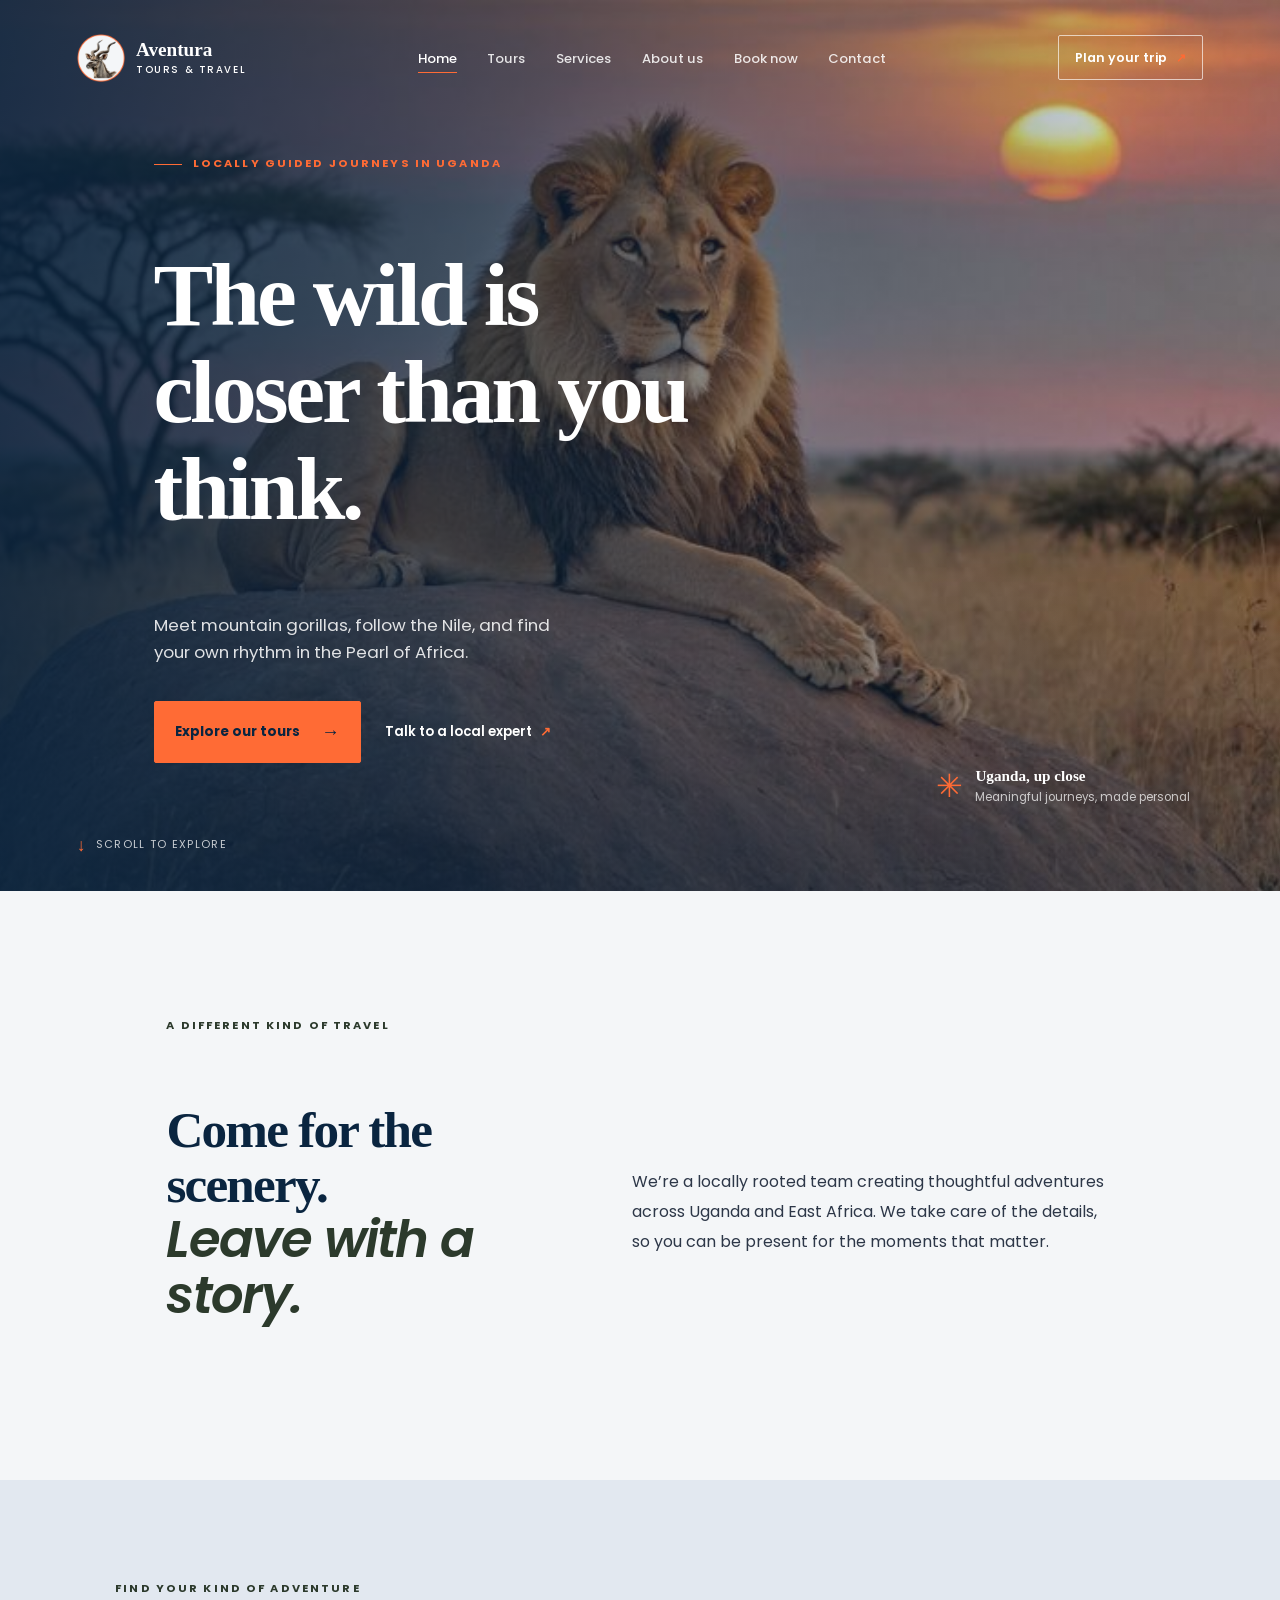
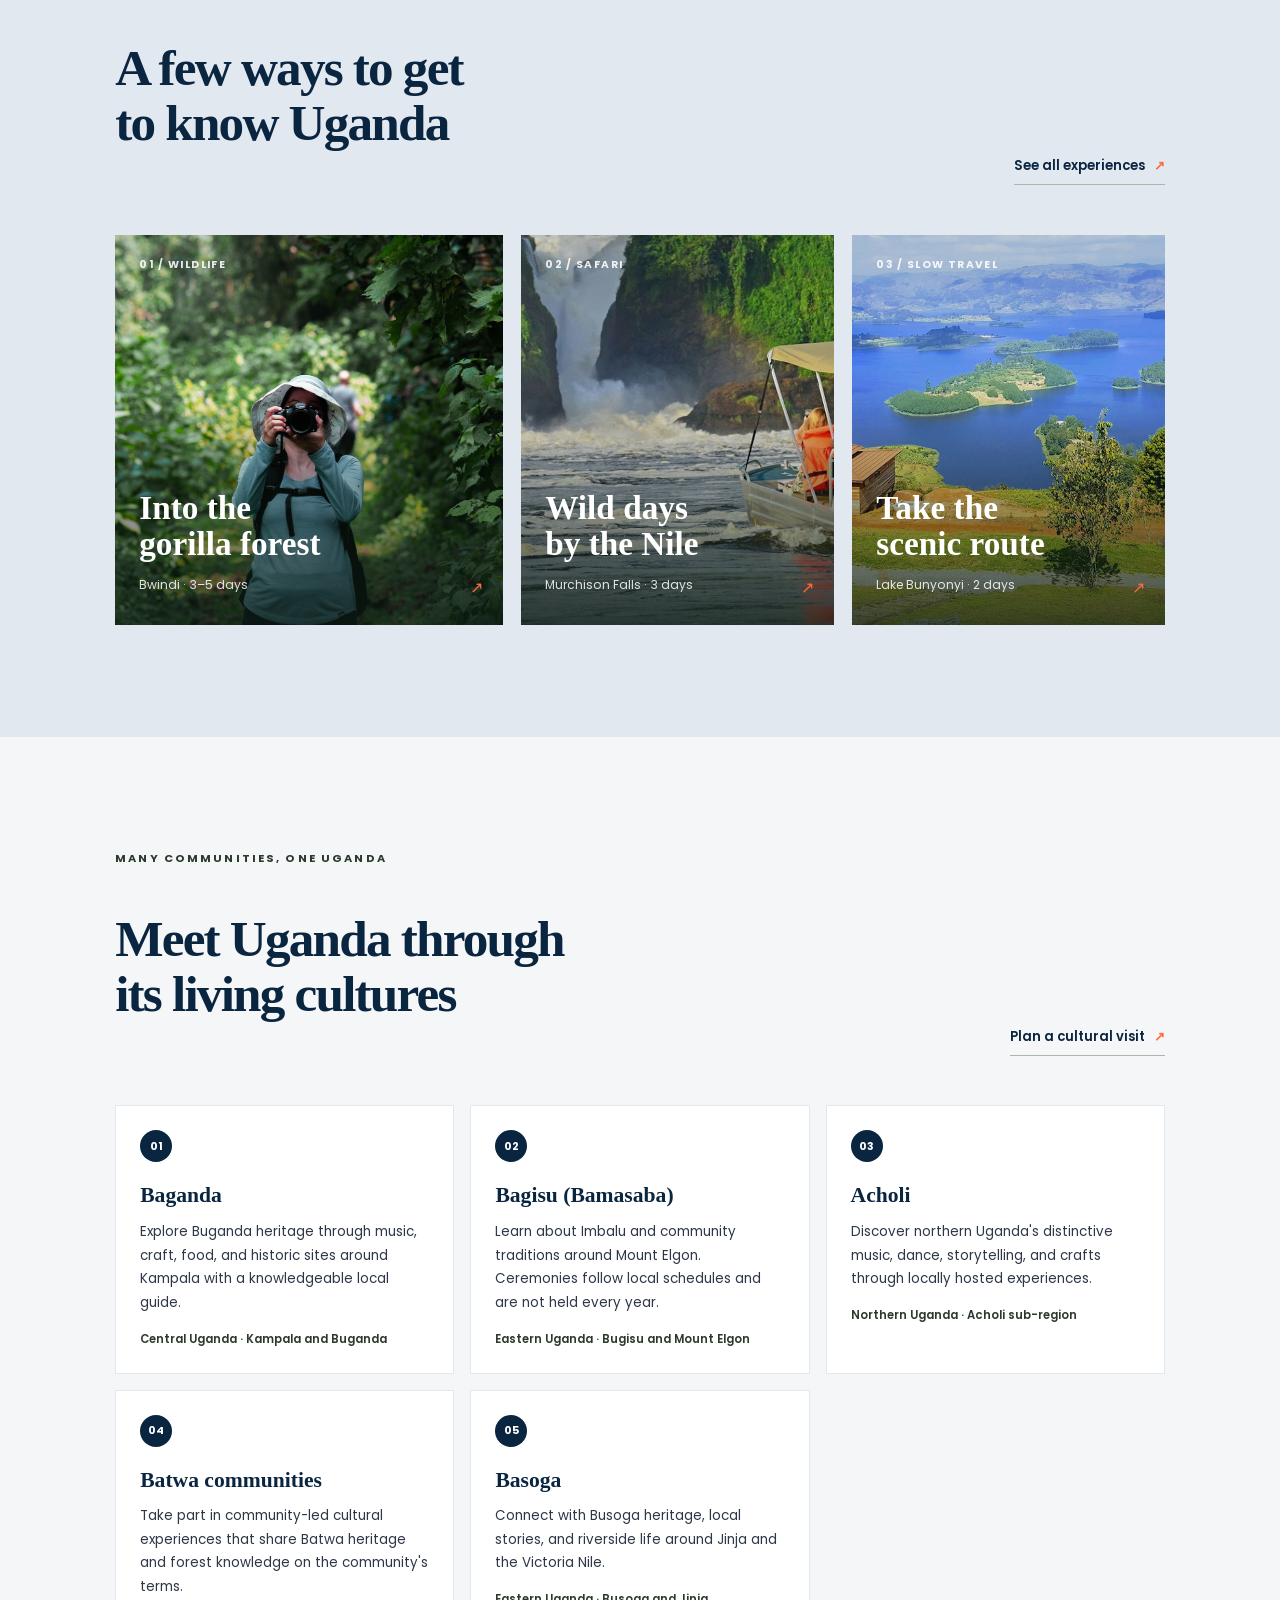
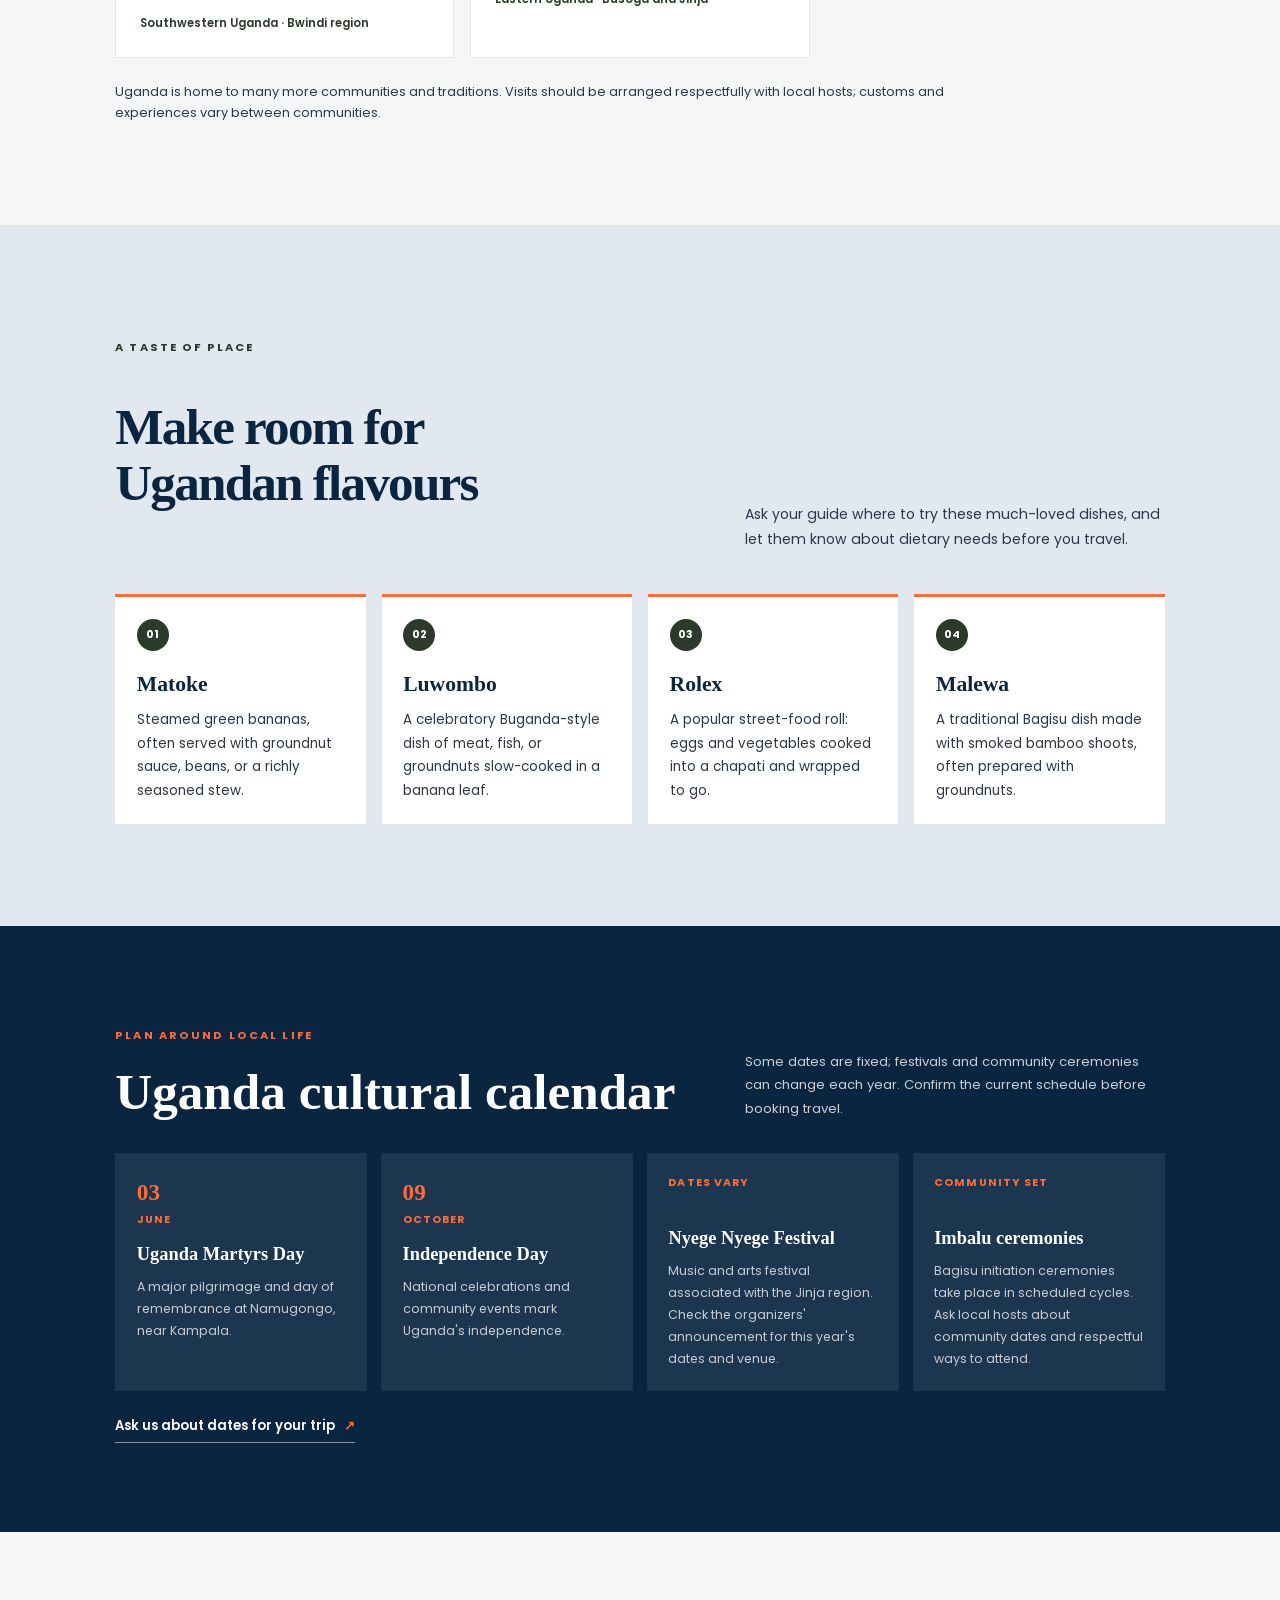
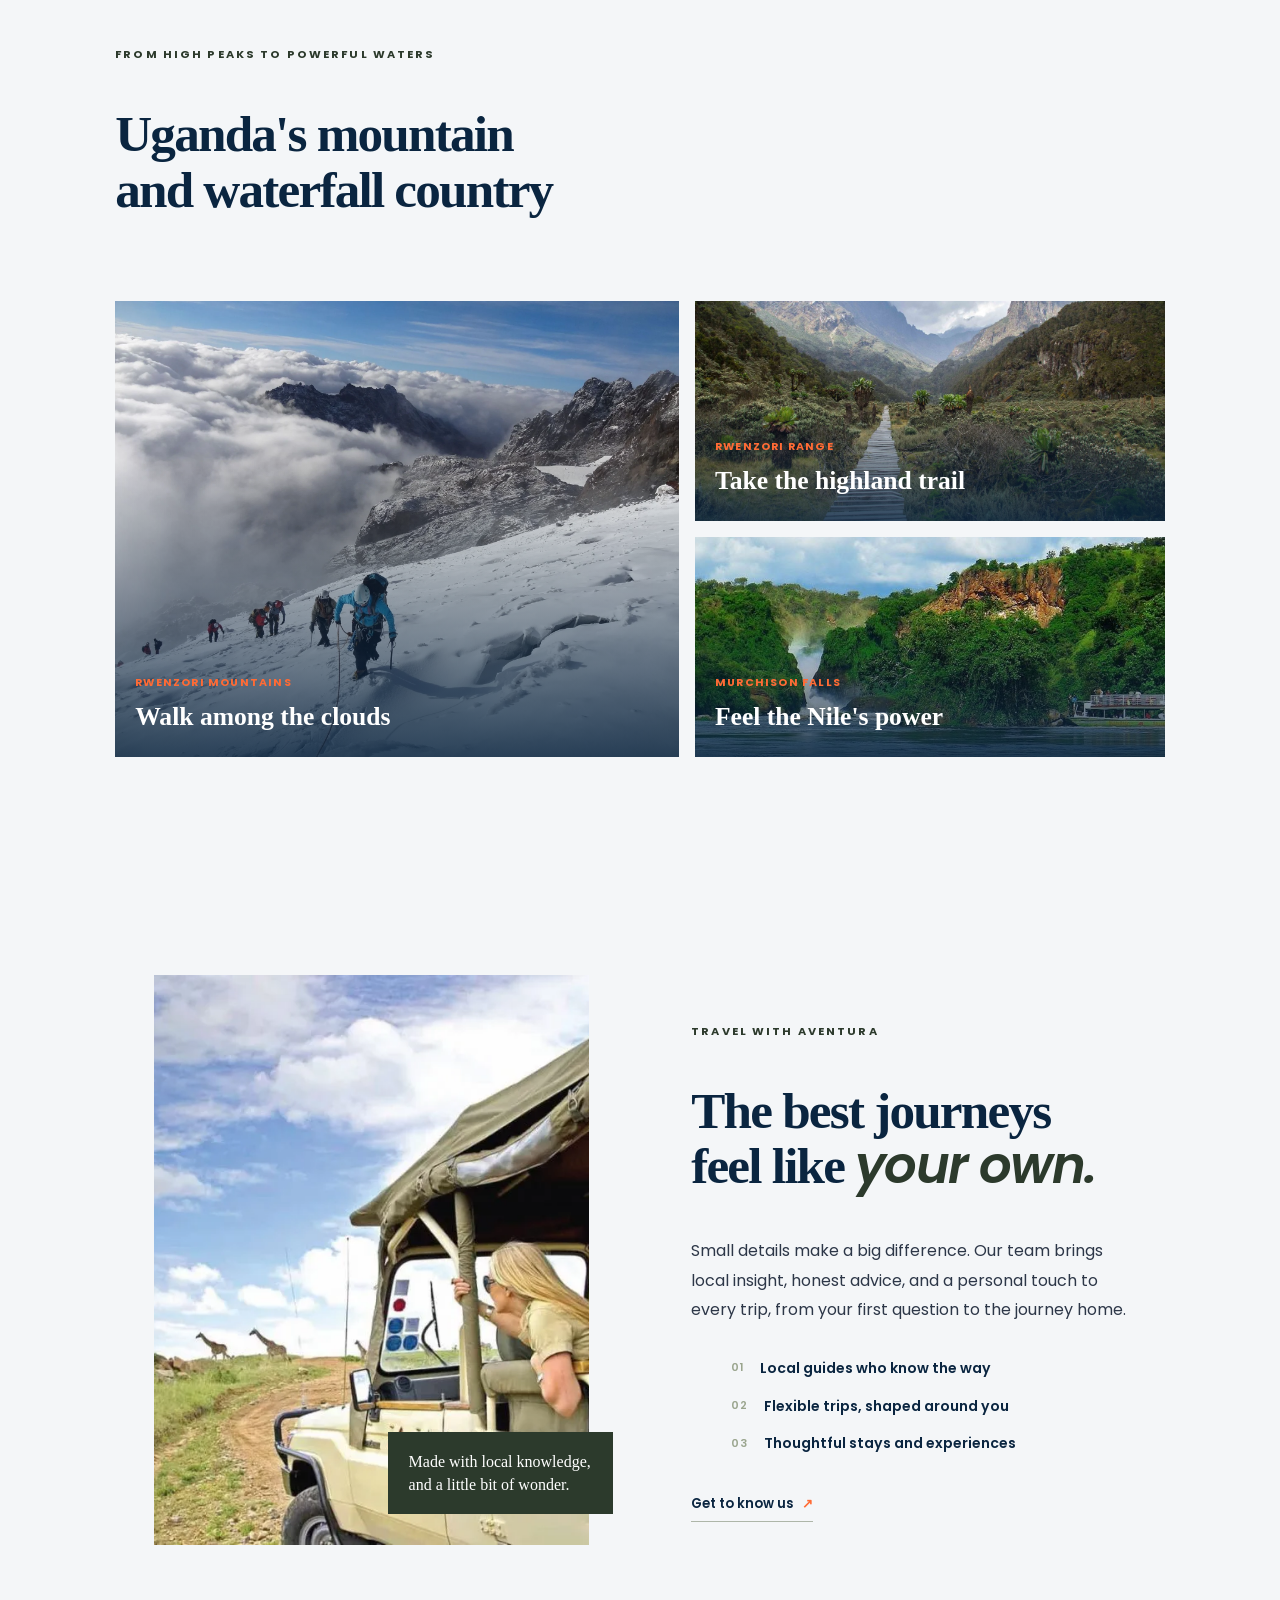
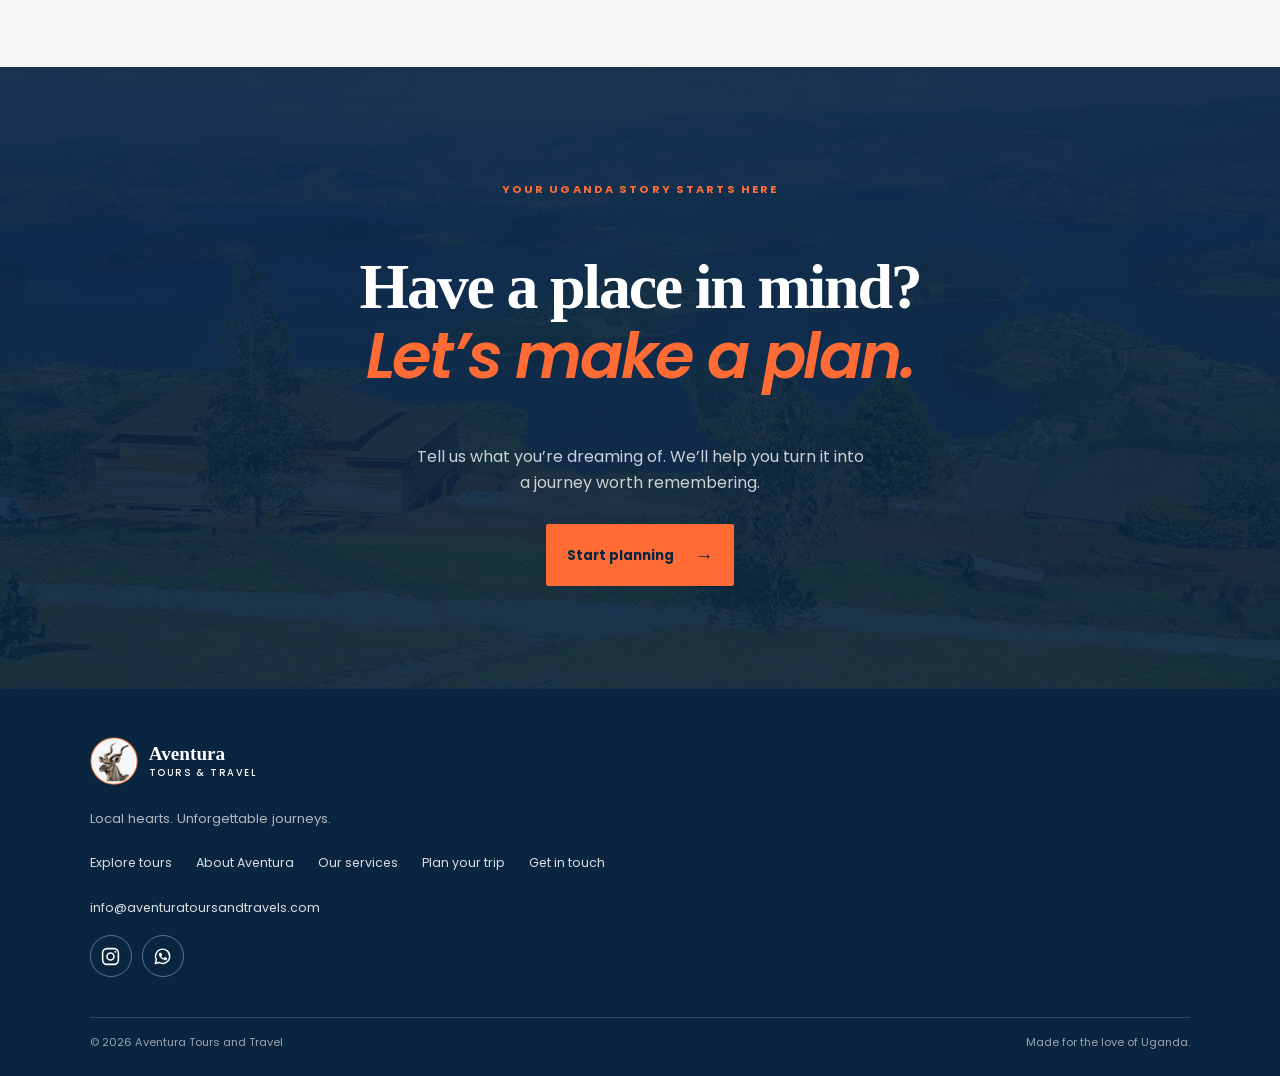
==== index.html @ 7158a583 "Add Aventura Tours and Travel website Co-authored-by: Copilot <223556219+Copilot@users.noreply.githu" ====
<!DOCTYPE html>
<html lang="en">
<head>
  <meta charset="UTF-8" />
  <meta name="viewport" content="width=device-width, initial-scale=1.0" />
  <meta name="description" content="Discover Uganda with Aventura Tours and Travel. Explore gorilla trekking, wildlife safaris, the Nile, and tailor-made East African adventures." />
  <title>Aventura Tours and Travel | Discover Uganda Your Way</title>
  <meta name="theme-color" content="#0a2540" />
  <link rel="manifest" href="site.webmanifest" />
  <link rel="icon" href="favicon.ico" sizes="any" />
  <link rel="icon" href="assets/logo/favicon.png" type="image/png" sizes="512x512" />
  <link rel="apple-touch-icon" href="assets/logo/favicon.png" />
  <link rel="preconnect" href="https://fonts.googleapis.com" />
  <link rel="preconnect" href="https://fonts.gstatic.com" crossorigin />
<link rel="stylesheet" href="assets/css/main.css" />
  <link href="https://fonts.googleapis.com/css2?family=Poppins:wght@400;500;600;700&display=swap" rel="stylesheet" />
  <script src="assets/js/main.js" defer></script>
</head>
<body class="home-page">
  <site-header active="home"></site-header>

  <main>
    <section class="home-hero" aria-labelledby="hero-title">
      <div class="hero-copy">
        <p class="eyebrow"><span></span> Locally guided journeys in Uganda</p>
        <h1 id="hero-title">The wild is<br />closer than you think.</h1>
        <p class="hero-intro">Meet mountain gorillas, follow the Nile, and find your own rhythm in the Pearl of Africa.</p>
        <div class="hero-actions">
          <a class="home-button" href="pages/tours.html">Explore our tours <span aria-hidden="true">→</span></a>
          <a class="hero-text-link" href="pages/contact.html">Talk to a local expert <span aria-hidden="true">↗</span></a>
        </div>
      </div>
      <div class="hero-caption">
        <span class="caption-mark" aria-hidden="true">✳</span>
        <span><strong>Uganda, up close</strong><small>Meaningful journeys, made personal</small></span>
      </div>
      <a class="scroll-cue" href="#experiences"><span aria-hidden="true">↓</span> Scroll to explore</a>
    </section>

    <section class="home-intro" aria-label="Welcome to Aventura">
      <p class="eyebrow">A different kind of travel</p>
      <h2>Come for the scenery.<br /><em>Leave with a story.</em></h2>
      <p>We’re a locally rooted team creating thoughtful adventures across Uganda and East Africa. We take care of the details, so you can be present for the moments that matter.</p>
    </section>

    <section class="experience-section" id="experiences" aria-labelledby="experiences-title">
      <div class="section-heading">
        <div>
          <p class="eyebrow">Find your kind of adventure</p>
          <h2 id="experiences-title">A few ways to get<br />to know Uganda</h2>
        </div>
        <a class="underlined-link" href="pages/tours.html">See all experiences <span aria-hidden="true">↗</span></a>
      </div>
      <div class="experience-grid">
        <a class="experience-card experience-card-large" href="pages/tours.html">
          <img src="assets/images/tours/Bwindi-Impenetrable-National-Park-Gorilla-Trekking-Bwindi.jpg" alt="Lush rainforest in Bwindi Impenetrable National Park" />
          <span class="card-number">01 / WILDLIFE</span>
          <span class="card-copy"><strong>Into the<br />gorilla forest</strong><small>Bwindi · 3–5 days <span aria-hidden="true">↗</span></small></span>
        </a>
        <a class="experience-card" href="pages/tours.html">
          <img src="assets/images/tours/murchison-falls-header.jpg" alt="The Nile River flowing through Murchison Falls" />
          <span class="card-number">02 / SAFARI</span>
          <span class="card-copy"><strong>Wild days<br />by the Nile</strong><small>Murchison Falls · 3 days <span aria-hidden="true">↗</span></small></span>
        </a>
        <a class="experience-card" href="pages/tours.html">
          <img src="assets/images/tours/Lake-Bunyonyi-Uganda.jpg" alt="Peaceful Lake Bunyonyi surrounded by green hills" />
          <span class="card-number">03 / SLOW TRAVEL</span>
          <span class="card-copy"><strong>Take the<br />scenic route</strong><small>Lake Bunyonyi · 2 days <span aria-hidden="true">↗</span></small></span>
        </a>
      </div>
    </section>

    <section class="culture-section" aria-labelledby="culture-title">
      <div class="section-heading">
        <div>
          <p class="eyebrow">Many communities, one Uganda</p>
          <h2 id="culture-title">Meet Uganda through<br />its living cultures</h2>
        </div>
        <a class="underlined-link" href="pages/contact.html">Plan a cultural visit <span aria-hidden="true">↗</span></a>
      </div>
      <div class="culture-grid">
        <article class="culture-card">
          <span class="culture-card-number" aria-hidden="true">01</span>
          <h3>Baganda</h3>
          <p>Explore Buganda heritage through music, craft, food, and historic sites around Kampala with a knowledgeable local guide.</p>
          <p class="culture-location">Central Uganda · Kampala and Buganda</p>
        </article>
        <article class="culture-card">
          <span class="culture-card-number" aria-hidden="true">02</span>
          <h3>Bagisu (Bamasaba)</h3>
          <p>Learn about Imbalu and community traditions around Mount Elgon. Ceremonies follow local schedules and are not held every year.</p>
          <p class="culture-location">Eastern Uganda · Bugisu and Mount Elgon</p>
        </article>
        <article class="culture-card">
          <span class="culture-card-number" aria-hidden="true">03</span>
          <h3>Acholi</h3>
          <p>Discover northern Uganda's distinctive music, dance, storytelling, and crafts through locally hosted experiences.</p>
          <p class="culture-location">Northern Uganda · Acholi sub-region</p>
        </article>
        <article class="culture-card">
          <span class="culture-card-number" aria-hidden="true">04</span>
          <h3>Batwa communities</h3>
          <p>Take part in community-led cultural experiences that share Batwa heritage and forest knowledge on the community's terms.</p>
          <p class="culture-location">Southwestern Uganda · Bwindi region</p>
        </article>
        <article class="culture-card">
          <span class="culture-card-number" aria-hidden="true">05</span>
          <h3>Basoga</h3>
          <p>Connect with Busoga heritage, local stories, and riverside life around Jinja and the Victoria Nile.</p>
          <p class="culture-location">Eastern Uganda · Busoga and Jinja</p>
        </article>
      </div>
      <p class="culture-note">Uganda is home to many more communities and traditions. Visits should be arranged respectfully with local hosts; customs and experiences vary between communities.</p>
    </section>

    <section class="food-section" aria-labelledby="food-title">
      <div class="section-heading">
        <div>
          <p class="eyebrow">A taste of place</p>
          <h2 id="food-title">Make room for<br />Ugandan flavours</h2>
        </div>
        <p class="food-intro">Ask your guide where to try these much-loved dishes, and let them know about dietary needs before you travel.</p>
      </div>
      <div class="food-grid">
        <article class="food-card">
          <span class="food-mark" aria-hidden="true">01</span>
          <h3>Matoke</h3>
          <p>Steamed green bananas, often served with groundnut sauce, beans, or a richly seasoned stew.</p>
        </article>
        <article class="food-card">
          <span class="food-mark" aria-hidden="true">02</span>
          <h3>Luwombo</h3>
          <p>A celebratory Buganda-style dish of meat, fish, or groundnuts slow-cooked in a banana leaf.</p>
        </article>
        <article class="food-card">
          <span class="food-mark" aria-hidden="true">03</span>
          <h3>Rolex</h3>
          <p>A popular street-food roll: eggs and vegetables cooked into a chapati and wrapped to go.</p>
        </article>
        <article class="food-card">
          <span class="food-mark" aria-hidden="true">04</span>
          <h3>Malewa</h3>
          <p>A traditional Bagisu dish made with smoked bamboo shoots, often prepared with groundnuts.</p>
        </article>
      </div>
    </section>

    <section class="culture-calendar-section" aria-labelledby="culture-calendar-title">
      <div class="calendar-heading">
        <div>
          <p class="eyebrow">Plan around local life</p>
          <h2 id="culture-calendar-title">Uganda cultural calendar</h2>
        </div>
        <p>Some dates are fixed; festivals and community ceremonies can change each year. Confirm the current schedule before booking travel.</p>
      </div>
      <div class="calendar-grid">
        <article class="calendar-card">
          <p class="calendar-date"><span>03</span> JUNE</p>
          <h3>Uganda Martyrs Day</h3>
          <p>A major pilgrimage and day of remembrance at Namugongo, near Kampala.</p>
        </article>
        <article class="calendar-card">
          <p class="calendar-date"><span>09</span> OCTOBER</p>
          <h3>Independence Day</h3>
          <p>National celebrations and community events mark Uganda's independence.</p>
        </article>
        <article class="calendar-card calendar-card-variable">
          <p class="calendar-date"><span>DATES VARY</span></p>
          <h3>Nyege Nyege Festival</h3>
          <p>Music and arts festival associated with the Jinja region. Check the organizers' announcement for this year's dates and venue.</p>
        </article>
        <article class="calendar-card calendar-card-variable">
          <p class="calendar-date"><span>COMMUNITY SET</span></p>
          <h3>Imbalu ceremonies</h3>
          <p>Bagisu initiation ceremonies take place in scheduled cycles. Ask local hosts about community dates and respectful ways to attend.</p>
        </article>
      </div>
      <a class="underlined-link calendar-contact-link" href="pages/contact.html">Ask us about dates for your trip <span aria-hidden="true">↗</span></a>
    </section>

    <section class="landscape-section" aria-labelledby="landscape-title">
      <div class="section-heading">
        <div>
          <p class="eyebrow">From high peaks to powerful waters</p>
          <h2 id="landscape-title">Uganda's mountain<br />and waterfall country</h2>
        </div>
      </div>
      <div class="landscape-grid">
        <article class="landscape-card landscape-card-large">
          <img src="assets/images/mounttain__of_the_moon.webp" alt="Snow-covered peaks of the Rwenzori Mountains, also known as the Mountains of the Moon" loading="lazy" />
          <div><p>Rwenzori Mountains</p><h3>Walk among the clouds</h3></div>
        </article>
        <article class="landscape-card">
          <img src="assets/images/rwenzori_walks.jpg" alt="A trail through the Rwenzori mountain landscape" loading="lazy" />
          <div><p>Rwenzori range</p><h3>Take the highland trail</h3></div>
        </article>
        <article class="landscape-card">
          <img src="assets/images/murchison-falls.jpg" alt="Water surging through the narrow gorge at Murchison Falls" loading="lazy" />
          <div><p>Murchison Falls</p><h3>Feel the Nile's power</h3></div>
        </article>
      </div>
    </section>

    <section class="home-values" aria-labelledby="values-title">
      <div class="values-image">
        <img src="assets/images/team/african-family-safari-in-uganda-1024x683.webp" alt="Travelers enjoying a guided safari in Uganda" />
        <span class="image-note">Made with local knowledge, and a little bit of wonder.</span>
      </div>
      <div class="values-copy">
        <p class="eyebrow">Travel with Aventura</p>
        <h2 id="values-title">The best journeys<br />feel like <em>your own.</em></h2>
        <p>Small details make a big difference. Our team brings local insight, honest advice, and a personal touch to every trip, from your first question to the journey home.</p>
        <ul>
          <li><span aria-hidden="true">01</span> Local guides who know the way</li>
          <li><span aria-hidden="true">02</span> Flexible trips, shaped around you</li>
          <li><span aria-hidden="true">03</span> Thoughtful stays and experiences</li>
        </ul>
        <a class="underlined-link" href="pages/about.html">Get to know us <span aria-hidden="true">↗</span></a>
      </div>
    </section>

    <section class="home-cta" aria-labelledby="cta-title">
      <p class="eyebrow">Your Uganda story starts here</p>
      <h2 id="cta-title">Have a place in mind?<br /><em>Let’s make a plan.</em></h2>
      <p>Tell us what you’re dreaming of. We’ll help you turn it into a journey worth remembering.</p>
      <a class="home-button home-button-light" href="pages/booking.html">Start planning <span aria-hidden="true">→</span></a>
    </section>
  </main>

  <site-footer></site-footer>
</body>
</html>
---- assets/css/main.css ----
:root {
  color-scheme: light;
  --color-primary-navy: #0a2540;
  --color-accent-sunset: #ff6b35;
  --color-accent-azure: #2563eb;
  --color-accent-forest: #2c3a2c;
  --color-bg-sand: #f4f6f8;
  --color-text-dark: #2d3748;
  --color-white: #ffffff;
  --color-border: #e2e8f0;
  --color-sunset-hover: #e85a26;
  --color-navy-hover: #123356;
  --color-ink: var(--color-primary-navy);
  --color-green: var(--color-accent-forest);
  --color-sage: var(--color-border);
  --color-paper: var(--color-bg-sand);
  --color-gold: var(--color-accent-sunset);
  --color-copy: var(--color-text-dark);
  --font-body: "Poppins", sans-serif;
  --font-heading: Georgia, serif;
}

*,
*::before,
*::after {
  box-sizing: border-box;
}

html {
  scroll-behavior: smooth;
}

body {
  margin: 0;
  background: var(--color-paper);
  color: var(--color-text-dark);
  font-family: var(--font-body);
  line-height: 1.6;
}

img {
  max-width: 100%;
}

a {
  color: inherit;
}

button,
input,
select,
textarea {
  font: inherit;
}

:focus-visible {
  outline: 2px solid var(--color-gold);
  outline-offset: 3px;
}

site-header,
site-footer {
  display: block;
}

.site-header {
  position: sticky;
  top: 0;
  z-index: 20;
  display: flex;
  min-height: 107px;
  align-items: center;
  justify-content: space-between;
  gap: 1.5rem;
  padding: 0.8rem clamp(1.2rem, 5vw, 5rem);
  background: var(--color-primary-navy);
  box-shadow: 0 3px 16px rgba(24, 53, 43, 0.12);
  color: white;
}

.site-brand {
  display: inline-flex;
  flex: 0 0 auto;
  align-items: center;
  gap: 0.7rem;
  color: inherit;
  font-family: var(--font-heading);
  font-size: 1.2rem;
  font-weight: 700;
  line-height: 1.1;
  text-decoration: none;
  white-space: nowrap;
}

.site-brand img {
  width: 3rem;
  height: 3rem;
  object-fit: contain;
}

.site-brand span {
  font-family: var(--font-heading);
}

.site-brand small {
  display: block;
  margin-top: 0.25rem;
  font-family: var(--font-body);
  font-size: 0.6rem;
  font-weight: 500;
  letter-spacing: 0.15em;
  text-transform: uppercase;
}

.site-nav ul {
  display: flex;
  align-items: center;
  gap: clamp(0.85rem, 2vw, 1.8rem);
  margin: 0;
  padding: 0;
  list-style: none;
}

.site-nav a,
.site-header-cta {
  color: rgba(255, 255, 255, 0.86);
  font-size: 0.78rem;
  font-weight: 500;
  text-decoration: none;
  transition: color 180ms ease, background 180ms ease;
  white-space: nowrap;
}

.site-nav a:hover,
.site-nav a[aria-current="page"] {
  color: var(--color-accent-sunset);
}

.site-nav a[aria-current="page"] {
  border-bottom: 1px solid var(--color-accent-sunset);
  padding-bottom: 0.25rem;
}

.site-header-cta {
  border: 1px solid rgba(255, 255, 255, 0.58);
  border-radius: 2px;
  padding: 0.65rem 0.9rem;
}

.site-header-cta:hover {
  background: white;
  color: var(--color-primary-navy);
}

.site-header-cta span {
  padding-left: 0.3rem;
  color: var(--color-accent-sunset);
}

.site-menu-toggle {
  display: none;
  width: 42px;
  height: 42px;
  align-items: center;
  justify-content: center;
  flex-direction: column;
  gap: 5px;
  border: 1px solid rgba(255, 255, 255, 0.5);
  border-radius: 3px;
  background: transparent;
  color: white;
  cursor: pointer;
}

.site-menu-toggle span {
  width: 19px;
  height: 2px;
  background: currentColor;
}

.site-footer {
  margin-top: 3rem;
  padding: 2.8rem clamp(1.2rem, 7vw, 7rem) 1.4rem;
  background: var(--color-primary-navy);
  color: white;
}

.site-footer-main {
  max-width: 1200px;
  margin: 0 auto;
}

.site-footer .footer-brand {
  color: white;
}

.site-footer-tagline {
  margin: 0.8rem 0 1.2rem;
  color: rgba(255, 255, 255, 0.67);
  font-size: 0.82rem;
}

.site-footer-links {
  display: flex;
  flex-wrap: wrap;
  gap: 0.7rem 1.5rem;
  margin: 1.2rem 0;
}

.site-footer-links a,
.site-footer-email {
  color: rgba(255, 255, 255, 0.85);
  font-size: 0.78rem;
  text-decoration: none;
}

.site-footer-links a:hover,
.site-footer-email:hover {
  color: var(--color-gold);
}

.site-footer-email {
  display: inline-block;
  margin-top: 0.35rem;
}

.site-social-links {
  display: flex;
  align-items: center;
  gap: 0.65rem;
  margin-top: 1rem;
}

.site-social-links a {
  display: inline-flex;
  width: 42px;
  height: 42px;
  align-items: center;
  justify-content: center;
  border: 1px solid rgba(255, 255, 255, 0.35);
  border-radius: 50%;
  color: var(--color-white);
  transition: background-color 180ms ease, border-color 180ms ease, color 180ms ease;
}

.site-social-links a:hover {
  border-color: var(--color-accent-sunset);
  background: var(--color-accent-sunset);
  color: var(--color-primary-navy);
}

.site-social-links a:focus-visible {
  outline-color: var(--color-accent-sunset);
}

.site-social-links svg {
  width: 21px;
  height: 21px;
}

.site-footer-bottom {
  display: flex;
  max-width: 1200px;
  justify-content: space-between;
  gap: 1rem;
  margin: 2rem auto 0;
  border-top: 1px solid rgba(255, 255, 255, 0.16);
  padding-top: 1rem;
  color: rgba(255, 255, 255, 0.58);
  font-size: 0.7rem;
}

body:not(.home-page) main,
body:not(.home-page) > section {
  min-height: 40vh;
}

body:not(.home-page) > section,
body:not(.home-page) main > section {
  max-width: 1120px;
  margin: 2rem auto;
  padding: clamp(1.5rem, 4vw, 3rem);
  border: 1px solid rgba(24, 53, 43, 0.08);
  border-radius: 4px;
  background: #fffefa;
  box-shadow: 0 12px 36px rgba(24, 53, 43, 0.06);
}

body:not(.home-page) h1,
body:not(.home-page) h2,
body:not(.home-page) h3 {
  color: var(--color-ink);
  font-family: var(--font-heading);
  font-weight: 600;
  line-height: 1.2;
}

body:not(.home-page) h1 {
  margin-bottom: 0.85rem;
  font-size: clamp(2.1rem, 4vw, 3.25rem);
  letter-spacing: -0.035em;
}

body:not(.home-page) h2 {
  margin: 1.8rem 0 0.65rem;
  font-size: clamp(1.45rem, 2.5vw, 2rem);
}

body:not(.home-page) p {
  color: var(--color-copy);
  line-height: 1.8;
}

.booking {
  max-width: 760px !important;
}

.booking-form {
  display: grid;
  gap: 0.65rem;
  margin-top: 1.5rem;
}

.booking-form label {
  margin-top: 0.35rem;
  color: var(--color-ink);
  font-size: 0.86rem;
  font-weight: 600;
}

.booking-form input,
.booking-form select,
.booking-form textarea,
.contact-page input,
.contact-page textarea,
.tour-filters input,
.tour-filters select {
  width: 100%;
  min-height: 48px;
  border: 1px solid #d5ddd3;
  border-radius: 3px;
  padding: 0.7rem 0.8rem;
  background: white;
  color: var(--color-ink);
  font-size: 0.9rem;
}

.booking-form textarea,
.contact-page textarea {
  min-height: 130px;
  resize: vertical;
}

.booking-estimate {
  margin: 0.65rem 0;
  border-left: 3px solid var(--color-gold);
  padding: 0.8rem 1rem;
  background: var(--color-sage);
  color: var(--color-ink);
  font-size: 0.9rem;
}

.booking-estimate strong {
  font-family: var(--font-heading);
  font-size: 1.15rem;
}

.booking-price-note {
  margin: 0;
  border-left: 3px solid var(--color-accent-azure);
  padding: 0.75rem 1rem;
  background: var(--color-bg-sand);
  font-size: 0.8rem;
}

.booking-status {
  margin-top: 1rem;
  color: var(--color-ink);
  font-size: 0.88rem;
}

.booking-status a {
  display: inline-block;
  margin-top: 0.5rem;
  color: var(--color-green);
  font-weight: 700;
}

.booking-form button,
.contact-page button,
.btn,
.btn-primary {
  display: inline-block;
  width: auto;
  justify-self: start;
  align-self: flex-start;
  border: 1px solid var(--color-accent-sunset);
  border-radius: 3px;
  padding: 0.85rem 1.25rem;
  background: var(--color-accent-sunset);
  color: var(--color-primary-navy);
  font-weight: 600;
  text-decoration: none;
  cursor: pointer;
}

.booking-form button:hover,
.contact-page button:hover,
.btn:hover {
  border-color: var(--color-sunset-hover);
  background: var(--color-sunset-hover);
  color: var(--color-primary-navy);
}

.btn.secondary,
.btn-secondary {
  border-color: var(--color-accent-azure);
  background: var(--color-accent-azure);
  color: var(--color-white);
}

.btn-secondary:hover {
  border-color: var(--color-navy-hover);
  background: var(--color-navy-hover);
  color: var(--color-white);
}

.contact-page form {
  display: grid;
  gap: 0.65rem;
  margin-top: 1.5rem;
}

.contact-page label {
  margin-top: 0.35rem;
  color: var(--color-ink);
  font-size: 0.86rem;
  font-weight: 600;
}

.contact-info {
  display: grid;
  grid-template-columns: repeat(2, minmax(0, 1fr));
  gap: 0.25rem 2rem;
  margin-top: 1.4rem;
  padding: 1.2rem;
  background: var(--color-sage);
}

.contact-info p {
  margin: 0.25rem 0;
}

.map {
  margin-top: 2rem;
  overflow: hidden;
  border: 1px solid #dce3d9;
  border-radius: 4px;
}

.map iframe {
  display: block;
  max-width: 100%;
}

.tours-page > p:first-of-type {
  max-width: 760px;
}

.tour-filters {
  display: grid;
  grid-template-columns: minmax(200px, 1fr) minmax(160px, 0.6fr);
  gap: 0.6rem 1rem;
  align-items: end;
  margin-top: 1.6rem;
  border: 1px solid #e2e7df;
  border-radius: 4px;
  padding: 1rem;
  background: var(--color-paper);
}

.tour-filters label {
  color: var(--color-ink);
  font-size: 0.8rem;
  font-weight: 600;
}

.tour-search-label,
.tour-price-label {
  grid-row: 1;
}

#tour-search,
#tour-price {
  grid-row: 2;
}

.tour-categories {
  display: flex;
  grid-column: 1 / -1;
  flex-wrap: wrap;
  gap: 0.5rem;
}

.tour-categories button {
  border: 1px solid var(--color-accent-azure);
  border-radius: 2rem;
  padding: 0.45rem 0.85rem;
  background: white;
  color: var(--color-accent-azure);
  font-size: 0.76rem;
  cursor: pointer;
}

.tour-categories button[aria-pressed="true"] {
  border-color: var(--color-accent-azure);
  background: var(--color-accent-azure);
  color: white;
}

#tour-results-count {
  grid-column: 1 / -1;
  margin: 0;
  font-size: 0.8rem;
}

.tours-page > .tour-card,
.services-page .tour-card {
  display: inline-block;
  width: calc(50% - 0.8rem);
  margin: 1.4rem 0.65rem 0 0;
  overflow: hidden;
  vertical-align: top;
  border: 1px solid rgba(24, 53, 43, 0.08);
  border-radius: 4px;
  background: white;
  box-shadow: 0 8px 24px rgba(24, 53, 43, 0.08);
}

.tour-card[hidden],
[hidden] {
  display: none !important;
}

.tour-card img {
  display: block;
  width: 100%;
  height: 270px;
  object-fit: cover;
}

.badge-eco {
  display: inline-block;
  margin: 1rem 1rem 0;
  border-radius: 20px;
  padding: 0.25rem 0.75rem;
  background: var(--color-accent-forest);
  color: var(--color-white);
  font-size: 0.75rem;
  font-weight: 600;
}

.tour-card h2 {
  margin: 1rem 1rem 0.4rem;
}

.tour-card p {
  margin: 0.5rem 1rem 1rem;
}

.tour-card-details {
  display: grid;
  gap: 0.35rem;
  margin: 0.75rem 1rem 1rem;
  padding: 0;
  color: var(--color-text-dark);
  font-size: 0.8rem;
  list-style: none;
}

.tour-card-details strong {
  color: var(--color-primary-navy);
}

.tour-card .btn {
  margin: 0 1rem 1.2rem;
}

.tour-empty-state {
  margin: 1rem 0;
  border-left: 3px solid var(--color-gold);
  padding: 0.8rem 1rem;
  background: var(--color-sage);
}

.destination-table {
  margin-top: 3rem;
  overflow-x: auto;
}

table {
  width: 100%;
  border-collapse: collapse;
  background: white;
}

th,
td {
  padding: 0.85rem 1rem;
  border: 1px solid #e5e9e2;
  color: #46594e;
  text-align: left;
}

th {
  background: var(--color-primary-navy);
  color: white;
}

.green_background {
  background: #f0f3ed;
}

.white_background {
  background: white;
}

.about-page ul,
.about-page_sects ul {
  padding-left: 1.35rem;
}

.about-page p,
.about-page_sects p {
  margin-top: 0.75rem;
}

.team-grid {
  display: flex;
  flex-wrap: wrap;
  gap: 1rem;
  margin-top: 1rem;
}

.team-member {
  flex: 1 1 200px;
  padding: 1rem;
  border: 1px solid rgba(24, 53, 43, 0.08);
  background: var(--color-sage);
}

.gallery .image-row {
  display: flex;
  flex-wrap: wrap;
  gap: 1rem;
  margin-top: 1rem;
}

.gallery img {
  flex: 1 1 200px;
  width: calc(33.333% - 1rem);
  max-height: 250px;
  object-fit: cover;
}

.services-page > h2 {
  margin-top: 2.2rem;
}

.page-not-found {
  display: grid;
  min-height: 55vh;
  place-content: center;
  padding: 3rem 1.5rem;
  text-align: center;
}

.page-not-found .error-code {
  color: var(--color-accent-sunset);
  font-size: 0.8rem;
  font-weight: 700;
  letter-spacing: 0.16em;
}

.page-not-found p {
  max-width: 34rem;
  margin: 0 auto 1rem;
}

body:not(.home-page) .tour-detail-hero {
  position: relative;
  max-width: none;
  min-height: 380px;
  display: flex;
  align-items: end;
  overflow: hidden;
  margin: 0;
  border: 0;
  border-radius: 0;
  padding: clamp(1.5rem, 5vw, 4rem);
  box-shadow: none;
  background: linear-gradient(0deg, rgba(13, 34, 27, 0.78), transparent 75%), url("../images/tours/Bwindi-Impenetrable-National-Park-Gorilla-Trekking-Bwindi.jpg") center / cover no-repeat;
  color: white;
}

body:not(.home-page) .tour-detail-hero h1,
body:not(.home-page) .tour-detail-hero p:not(.eyebrow) {
  color: white;
}

.tour-detail-content {
  display: grid;
  grid-template-columns: minmax(0, 1.6fr) minmax(240px, 0.8fr);
  gap: 2rem;
}

.tour-detail-aside {
  align-self: start;
  padding: 1.3rem;
  background: var(--color-sage);
}

.tour-detail-aside .btn {
  margin-top: 0.5rem;
}

.tour-detail-content h3 {
  margin: 1.35rem 0 0.25rem;
  color: var(--color-primary-navy);
  font-family: var(--font-body);
  font-size: 1rem;
  font-weight: 600;
}

.site-footer .site-footer-main {
  text-align: left;
}

@media (max-width: 900px) {
  .site-header {
    gap: 0.8rem;
    padding-right: 1.25rem;
    padding-left: 1.25rem;
  }

  .site-nav ul {
    gap: 0.8rem;
  }

  .site-nav a,
  .site-header-cta {
    font-size: 0.72rem;
  }
}

@media (max-width: 700px) {
  .site-header {
    position: relative;
    flex-wrap: wrap;
    gap: 0.6rem;
    min-height: 91px;
    padding: 0.7rem 1rem;
  }

  .site-menu-toggle {
    display: flex;
    order: 2;
    margin-left: auto;
  }

  .site-header-cta {
    display: none;
  }

  .site-nav {
    display: none;
    order: 4;
    width: 100%;
    padding: 0.6rem 0 0.2rem;
  }

  .site-header.nav-open .site-nav {
    display: block;
  }

  .site-nav ul {
    align-items: stretch;
    flex-direction: column;
    gap: 0;
  }

  .site-nav li {
    border-top: 1px solid rgba(255, 255, 255, 0.14);
    padding: 0.65rem 0;
  }

  .site-nav a {
    display: block;
    font-size: 0.88rem;
  }

  body:not(.home-page) > section,
  body:not(.home-page) main > section {
    margin: 1.2rem 0.8rem;
    padding: 1.35rem;
  }

  .tours-page > .tour-card,
  .services-page .tour-card {
    width: 100%;
    margin-right: 0;
  }

  .tour-filters {
    grid-template-columns: 1fr;
  }

  .tour-search-label,
  .tour-price-label,
  #tour-search,
  #tour-price {
    grid-row: auto;
  }

  .tour-categories,
  #tour-results-count {
    grid-column: 1;
  }

  .contact-info,
  .tour-detail-content {
    grid-template-columns: 1fr;
  }

  .team-grid {
    flex-direction: column;
  }

  .site-footer-bottom {
    flex-direction: column;
    gap: 0.4rem;
  }

  .home-page .home-header {
    position: absolute;
    flex-wrap: wrap;
    justify-content: space-between;
    padding: 0.9rem 1.15rem;
  }

  .home-page .home-header .site-menu-toggle {
    order: 2;
  }

  .home-page .home-header .site-nav {
    order: 4;
    width: 100%;
    overflow: hidden;
    padding: 0.3rem 0 0.45rem;
  }

  .home-page .home-header.nav-open .site-nav {
    display: block;
  }

  .home-page .home-header .site-nav ul {
    width: auto;
    align-items: stretch;
    flex-direction: column;
    gap: 0;
  }

  .home-page .home-header .site-nav li {
    border-top-color: rgba(255, 255, 255, 0.2);
  }

  .home-page .home-header .site-header-cta {
    display: inline-block;
    order: 3;
  }

  .home-page .home-header .site-nav a {
    font-size: 0.85rem;
  }

  .home-page .home-header .site-brand {
    font-size: 1rem;
  }

  .home-page .home-header .site-brand img {
    width: 2.2rem;
    height: 2.2rem;
  }

  .home-page .home-header .site-menu-toggle {
    width: 36px;
    height: 36px;
  }

  .home-page .home-header .site-header-cta {
    padding: 0.55rem 0.65rem;
  }

  .home-page .site-footer .site-footer-links {
    flex-direction: column;
    gap: 0.55rem;
  }
}

@media (prefers-reduced-motion: reduce) {
  html {
    scroll-behavior: auto;
  }

  *,
  *::before,
  *::after {
    animation-duration: 0.01ms !important;
    transition-duration: 0.01ms !important;
  }
}

.home-page {
  --home-ink: var(--color-primary-navy);
  --home-green: var(--color-accent-forest);
  --home-sage: var(--color-border);
  --home-paper: var(--color-bg-sand);
  --home-gold: var(--color-accent-sunset);
  background: var(--home-paper);
  color: var(--home-ink);
  font-family: "Poppins", sans-serif;
  line-height: 1.6;
}

.home-page,
.home-page * {
  font-family: "Poppins", sans-serif;
}

.home-page h1,
.home-page h2,
.home-page .home-brand,
.home-page .hero-caption strong,
.home-page .card-copy strong,
.home-page .image-note {
  font-family: Georgia, serif;
}

.home-page main {
  overflow: hidden;
}

.home-page .home-header {
  position: absolute;
  inset: 0 0 auto;
  z-index: 5;
  display: flex;
  min-height: 115px;
  align-items: center;
  justify-content: space-between;
  gap: 2rem;
  width: 100%;
  padding: 1.25rem clamp(1.25rem, 6vw, 6rem);
  background: transparent;
  box-shadow: none;
  color: white;
}

.home-brand {
  display: inline-flex;
  align-items: center;
  gap: 0.7rem;
  color: inherit;
  font-family: Georgia, serif;
  font-size: 1.2rem;
  font-weight: 700;
  line-height: 1.1;
  text-decoration: none;
  white-space: nowrap;
}

.home-brand img {
  width: 3rem;
  height: 3rem;
  object-fit: contain;
}

.home-brand small {
  display: block;
  margin-top: 0.25rem;
  font-family: "Poppins", sans-serif;
  font-size: 0.62rem;
  font-weight: 500;
  letter-spacing: 0.16em;
  text-transform: uppercase;
}

.home-page .home-header nav ul {
  display: flex;
  align-items: center;
  gap: clamp(1rem, 2.4vw, 2.3rem);
  list-style: none;
}

.home-page .home-header nav a {
  color: rgba(255, 255, 255, 0.86);
  font-size: 0.82rem;
  font-weight: 500;
  text-decoration: none;
  transition: color 180ms ease;
}

.home-page .home-header nav a:hover,
.home-page .home-header nav a[aria-current="page"] {
  color: white;
}

.home-page .home-header nav a[aria-current="page"] {
  border-bottom: 1px solid var(--home-gold);
  padding-bottom: 0.25rem;
}

.header-cta {
  border: 1px solid rgba(255, 255, 255, 0.65);
  border-radius: 2px;
  padding: 0.72rem 1rem;
  color: white;
  font-size: 0.78rem;
  font-weight: 600;
  text-decoration: none;
  white-space: nowrap;
  transition: background 180ms ease, color 180ms ease;
}

.header-cta:hover {
  background: white;
  color: var(--home-ink);
}

.header-cta span {
  padding-left: 0.4rem;
  color: var(--home-gold);
}

.home-hero {
  position: relative;
  display: flex;
  min-height: min(790px, 100svh);
  align-items: center;
  padding: 9rem clamp(1.5rem, 12vw, 12rem) 8rem;
  background:
    linear-gradient(90deg, rgba(10, 37, 64, 0.88) 0%, rgba(10, 37, 64, 0.6) 43%, rgba(10, 37, 64, 0.12) 100%),
    linear-gradient(0deg, rgba(10, 37, 64, 0.4), transparent 38%),
    url("../images/hero/lionbg.jpg") center 48% / cover no-repeat;
  color: white;
}

.hero-copy {
  max-width: 690px;
}

.eyebrow {
  display: flex;
  align-items: center;
  gap: 0.65rem;
  margin-bottom: 1.2rem;
  color: var(--home-gold);
  font-size: 0.7rem;
  font-weight: 700;
  letter-spacing: 0.19em;
  text-transform: uppercase;
}

.eyebrow span {
  width: 1.8rem;
  height: 1px;
  background: currentColor;
}

.home-hero h1,
.home-intro h2,
.section-heading h2,
.values-copy h2,
.home-cta h2 {
  font-family: Georgia, serif;
  font-weight: 600;
  letter-spacing: -0.035em;
  line-height: 1.08;
}

.home-hero h1 {
  max-width: 720px;
  font-size: clamp(3.5rem, 7vw, 6.8rem);
}

.hero-intro {
  max-width: 430px;
  margin-top: 1.5rem;
  color: rgba(255, 255, 255, 0.86);
  font-size: 1.05rem;
}

.hero-actions {
  display: flex;
  flex-wrap: wrap;
  align-items: center;
  gap: 1.5rem;
  margin-top: 2.2rem;
}

.home-button {
  display: inline-flex;
  align-items: center;
  gap: 1.35rem;
  border: 1px solid var(--home-gold);
  border-radius: 2px;
  padding: 0.95rem 1.25rem;
  background: var(--home-gold);
  color: var(--color-primary-navy);
  font-size: 0.83rem;
  font-weight: 700;
  text-decoration: none;
  transition: background 180ms ease, border-color 180ms ease;
}

.home-button:hover {
  border-color: var(--color-sunset-hover);
  background: var(--color-sunset-hover);
}

.home-button span {
  font-size: 1.15rem;
}

.hero-text-link,
.underlined-link {
  color: inherit;
  font-size: 0.82rem;
  font-weight: 600;
  text-decoration: none;
}

.hero-text-link span,
.underlined-link span {
  margin-left: 0.35rem;
  color: var(--home-gold);
}

.hero-caption {
  position: absolute;
  right: clamp(1.5rem, 7vw, 7rem);
  bottom: 5rem;
  display: flex;
  align-items: center;
  gap: 0.75rem;
  color: white;
}

.caption-mark {
  color: var(--home-gold);
  font-size: 2rem;
}

.hero-caption strong,
.hero-caption small {
  display: block;
}

.hero-caption strong {
  font-family: Georgia, serif;
  font-size: 0.95rem;
}

.hero-caption small {
  color: rgba(255, 255, 255, 0.72);
  font-size: 0.72rem;
}

.scroll-cue {
  position: absolute;
  bottom: 2rem;
  left: clamp(1.5rem, 6vw, 6rem);
  display: flex;
  align-items: center;
  gap: 0.55rem;
  color: rgba(255, 255, 255, 0.76);
  font-size: 0.68rem;
  letter-spacing: 0.12em;
  text-decoration: none;
  text-transform: uppercase;
}

.scroll-cue span {
  color: var(--home-gold);
  font-size: 1.1rem;
}

.home-page main section {
  max-width: none;
  margin: 0;
  color: inherit;
}

.home-page main .home-hero,
.home-page main .home-cta {
  color: white;
}

.home-intro {
  display: grid;
  grid-template-columns: 1fr 1.2fr;
  column-gap: 5vw;
  align-items: center;
  padding: clamp(5rem, 9vw, 8rem) clamp(1.5rem, 13vw, 13rem);
  background: var(--home-paper);
}

.home-intro .eyebrow {
  grid-column: 1 / -1;
  margin-bottom: 1.5rem;
  color: var(--color-accent-forest);
}

.home-intro h2,
.section-heading h2,
.values-copy h2 {
  font-size: clamp(2.4rem, 4vw, 4.2rem);
}

.home-intro h2 em,
.values-copy h2 em,
.home-cta h2 em {
  color: var(--color-accent-forest);
  font-weight: 600;
}

.home-intro > p:last-child {
  max-width: 475px;
  color: var(--color-text-dark);
  font-size: 1rem;
  line-height: 1.9;
}

.experience-section {
  padding: 5.5rem clamp(1.5rem, 9vw, 9rem) 7rem;
  background: var(--home-sage);
}

.section-heading {
  display: flex;
  align-items: end;
  justify-content: space-between;
  gap: 2rem;
  margin-bottom: 2.6rem;
}

.section-heading .eyebrow,
.values-copy .eyebrow {
  color: var(--color-accent-forest);
}

.section-heading .underlined-link,
.values-copy .underlined-link {
  margin-bottom: 0.5rem;
  border-bottom: 1px solid #aeb6a9;
  padding-bottom: 0.5rem;
}

.underlined-link {
  color: var(--home-ink);
}

.experience-grid {
  display: grid;
  grid-template-columns: 1.24fr 1fr 1fr;
  gap: 1.15rem;
}

.experience-card {
  position: relative;
  display: block;
  min-height: 390px;
  overflow: hidden;
  background: #34483b;
  color: white;
  text-decoration: none;
}

.experience-card::after {
  position: absolute;
  inset: 0;
  background: linear-gradient(180deg, rgba(12, 27, 20, 0.18) 10%, transparent 38%, rgba(12, 27, 20, 0.8) 100%);
  content: "";
  transition: background 250ms ease;
}

.experience-card:hover::after {
  background: linear-gradient(180deg, rgba(12, 27, 20, 0.2), rgba(12, 27, 20, 0.64));
}

.experience-card img {
  position: absolute;
  width: 100%;
  height: 100%;
  object-fit: cover;
  transition: transform 450ms ease;
}

.experience-card:hover img {
  transform: scale(1.045);
}

.culture-section,
.food-section,
.landscape-section {
  padding: clamp(4.5rem, 8vw, 7rem) clamp(1.5rem, 9vw, 9rem);
}

.culture-section {
  background: var(--home-paper);
}

.culture-grid {
  display: grid;
  grid-template-columns: repeat(3, minmax(0, 1fr));
  gap: 1rem;
}

.culture-card {
  position: relative;
  min-height: 220px;
  border: 1px solid var(--color-border);
  padding: 1.5rem;
  background: var(--color-white);
}

.culture-card-number,
.food-mark {
  display: inline-grid;
  width: 2rem;
  height: 2rem;
  place-items: center;
  border-radius: 50%;
  background: var(--color-primary-navy);
  color: var(--color-white);
  font-size: 0.68rem;
  font-weight: 700;
}

.culture-card h3,
.food-card h3,
.calendar-card h3 {
  margin: 1rem 0 0.45rem;
  color: var(--color-primary-navy);
  font-family: var(--font-heading);
  font-size: 1.35rem;
  font-weight: 600;
}

.culture-card p,
.food-card p {
  margin: 0;
  color: var(--color-text-dark);
  font-size: 0.84rem;
  line-height: 1.75;
}

.culture-card .culture-location {
  margin-top: 0.9rem;
  color: var(--color-accent-forest);
  font-size: 0.72rem;
  font-weight: 600;
}

.culture-note {
  max-width: 850px;
  margin: 1.5rem 0 0;
  color: var(--color-text-dark);
  font-size: 0.8rem;
}

.food-section {
  background: var(--color-border);
}

.food-intro {
  max-width: 420px;
  margin: 0;
  color: var(--color-text-dark);
  font-size: 0.88rem;
  line-height: 1.8;
}

.food-grid {
  display: grid;
  grid-template-columns: repeat(4, minmax(0, 1fr));
  gap: 1rem;
}

.food-card {
  min-height: 225px;
  border-top: 3px solid var(--color-accent-sunset);
  padding: 1.35rem;
  background: var(--color-white);
}

.food-mark {
  background: var(--color-accent-forest);
}

.culture-calendar-section {
  padding: clamp(3.5rem, 7vw, 6rem) clamp(1.5rem, 9vw, 9rem);
  background: var(--color-primary-navy);
  color: var(--color-white);
}

.calendar-heading {
  display: flex;
  align-items: end;
  justify-content: space-between;
  gap: 2rem;
  margin-bottom: 2rem;
}

.calendar-heading .eyebrow {
  color: var(--color-accent-sunset);
}

.calendar-heading h2 {
  margin: 0;
  color: var(--color-white);
  font-family: var(--font-heading);
  font-size: clamp(2rem, 4vw, 3.6rem);
  font-weight: 600;
  line-height: 1.1;
}

.calendar-heading > p {
  max-width: 420px;
  margin: 0;
  color: rgba(255, 255, 255, 0.78);
  font-size: 0.82rem;
  line-height: 1.8;
}

.calendar-grid {
  display: grid;
  grid-template-columns: repeat(4, minmax(0, 1fr));
  gap: 0.85rem;
}

.calendar-card {
  min-height: 235px;
  padding: 1.35rem;
  background: rgba(255, 255, 255, 0.08);
}

.calendar-date {
  min-height: 2.4rem;
  margin: 0;
  color: var(--color-accent-sunset);
  font-size: 0.67rem;
  font-weight: 700;
  letter-spacing: 0.1em;
}

.calendar-date span {
  display: block;
  font-family: var(--font-heading);
  font-size: 1.45rem;
  letter-spacing: 0;
}

.calendar-card-variable .calendar-date span {
  font-family: var(--font-body);
  font-size: 0.68rem;
  letter-spacing: 0.1em;
}

.calendar-card h3 {
  margin-top: 0.7rem;
  color: var(--color-white);
  font-size: 1.15rem;
}

.calendar-card > p:last-child {
  margin: 0;
  color: rgba(255, 255, 255, 0.75);
  font-size: 0.78rem;
  line-height: 1.75;
}

.calendar-contact-link {
  display: inline-block;
  margin-top: 1.5rem;
  border-bottom: 1px solid rgba(255, 255, 255, 0.5);
  padding-bottom: 0.35rem;
  color: var(--color-white);
}

.card-number,
.card-copy {
  position: absolute;
  z-index: 1;
  left: 1.5rem;
}

.card-number {
  top: 1.4rem;
  color: rgba(255, 255, 255, 0.88);
  font-size: 0.66rem;
  font-weight: 700;
  letter-spacing: 0.13em;
}

.card-copy {
  right: 1.25rem;
  bottom: 1.5rem;
}

.card-copy strong {
  display: block;
  font-family: Georgia, serif;
  font-size: clamp(1.8rem, 2.6vw, 2.7rem);
  font-weight: 600;
  line-height: 1.08;
}

.card-copy small {
  display: block;
  margin-top: 0.85rem;
  color: rgba(255, 255, 255, 0.85);
  font-size: 0.76rem;
}

.card-copy small span {
  float: right;
  margin-left: 1rem;
  color: var(--home-gold);
  font-size: 1rem;
}

.home-values {
  display: grid;
  grid-template-columns: 1fr 1fr;
  gap: clamp(3rem, 8vw, 8rem);
  align-items: center;
  padding: clamp(5rem, 9vw, 8rem) clamp(1.5rem, 12vw, 12rem);
  background: var(--home-paper);
}

.values-image {
  position: relative;
  min-height: 570px;
}

.values-image img {
  width: 100%;
  height: 570px;
  object-fit: cover;
}

.landscape-section {
  background: var(--home-paper);
}

.landscape-grid {
  display: grid;
  grid-template-columns: 1.2fr 1fr;
  grid-template-rows: repeat(2, minmax(220px, 1fr));
  gap: 1rem;
}

.landscape-card {
  position: relative;
  min-height: 220px;
  overflow: hidden;
  background: var(--color-primary-navy);
  color: var(--color-white);
}

.landscape-card-large {
  grid-row: 1 / span 2;
}

.landscape-card::after {
  position: absolute;
  inset: 35% 0 0;
  background: linear-gradient(transparent, rgba(10, 37, 64, 0.85));
  content: "";
}

.landscape-card img {
  position: absolute;
  width: 100%;
  height: 100%;
  object-fit: cover;
  transition: transform 400ms ease;
}

.landscape-card:hover img {
  transform: scale(1.035);
}

.landscape-card > div {
  position: absolute;
  z-index: 1;
  right: 1.25rem;
  bottom: 1.2rem;
  left: 1.25rem;
}

.landscape-card > div p {
  margin: 0 0 0.35rem;
  color: var(--color-accent-sunset);
  font-size: 0.68rem;
  font-weight: 700;
  letter-spacing: 0.11em;
  text-transform: uppercase;
}

.landscape-card h3 {
  margin: 0;
  color: var(--color-white);
  font-family: var(--font-heading);
  font-size: clamp(1.2rem, 2vw, 1.8rem);
}

.image-note {
  position: absolute;
  right: -1.5rem;
  bottom: 2.4rem;
  max-width: 225px;
  padding: 1.1rem 1.3rem;
  background: var(--home-green);
  color: white;
  font-family: Georgia, serif;
  font-size: 1rem;
  line-height: 1.45;
}

.values-copy > p:not(.eyebrow) {
  max-width: 470px;
  margin-top: 1.35rem;
  color: var(--color-text-dark);
  line-height: 1.85;
}

.values-copy ul {
  display: grid;
  gap: 0.95rem;
  margin: 2rem 0 2.2rem;
  list-style: none;
}

.values-copy li {
  display: flex;
  align-items: center;
  gap: 1rem;
  color: var(--home-ink);
  font-size: 0.88rem;
  font-weight: 600;
}

.values-copy li span {
  color: #9aa58e;
  font-size: 0.68rem;
  letter-spacing: 0.1em;
}

.home-cta {
  padding: clamp(4rem, 8vw, 7rem) 1.5rem;
  background:
    linear-gradient(rgba(10, 37, 64, 0.92), rgba(10, 37, 64, 0.92)),
    url("../images/tours/Lake-Bunyonyi-Uganda.jpg") center 46% / cover no-repeat;
  color: white;
  text-align: center;
}

.home-cta .eyebrow {
  justify-content: center;
}

.home-cta h2 {
  font-size: clamp(2.6rem, 5vw, 4.8rem);
}

.home-cta h2 em {
  color: var(--color-accent-sunset);
}

.home-cta > p:not(.eyebrow) {
  max-width: 460px;
  margin: 1.2rem auto 0;
  color: rgba(255, 255, 255, 0.78);
}

.home-button-light {
  margin-top: 1.8rem;
}

.home-footer {
  margin-top: 0;
  padding: 3rem clamp(1.5rem, 7vw, 7rem) 1.5rem;
  background: var(--color-primary-navy);
  color: white;
  text-align: left;
}

.footer-brand {
  color: white;
}

.home-footer > p {
  margin-top: 1rem;
  color: rgba(255, 255, 255, 0.63);
  font-size: 0.85rem;
}

.footer-links {
  display: flex;
  flex-wrap: wrap;
  gap: 1.6rem;
  margin-top: 1.5rem;
}

.footer-links a {
  color: rgba(255, 255, 255, 0.82);
  font-size: 0.78rem;
  text-decoration: none;
}

.footer-links a:hover {
  color: var(--home-gold);
}

.footer-bottom {
  display: flex;
  justify-content: space-between;
  gap: 1rem;
  margin-top: 2.5rem;
  border-top: 1px solid rgba(255, 255, 255, 0.16);
  padding-top: 1.2rem;
  color: rgba(255, 255, 255, 0.57);
  font-size: 0.7rem;
}

@media (max-width: 900px) {
  .home-page .home-header {
    gap: 1rem;
    min-height: 107px;
    padding: 1rem 1.5rem;
  }

  .home-page .home-header nav ul {
    gap: 0.9rem;
  }

  .home-page .home-header nav a {
    font-size: 0.72rem;
  }

  .home-brand {
    font-size: 1rem;
  }

  .home-brand img {
    width: 2.5rem;
    height: 2.5rem;
  }

  .header-cta {
    padding: 0.6rem 0.7rem;
    font-size: 0.7rem;
  }

  .experience-grid {
    grid-template-columns: repeat(2, minmax(0, 1fr));
  }

  .experience-card-large {
    grid-column: 1 / -1;
    min-height: 440px;
  }

  .culture-section,
  .food-section,
  .landscape-section {
    padding-right: 7vw;
    padding-left: 7vw;
  }

  .culture-grid,
  .food-grid,
  .calendar-grid {
    grid-template-columns: repeat(2, minmax(0, 1fr));
  }

  .landscape-grid {
    grid-template-columns: repeat(2, minmax(0, 1fr));
    grid-template-rows: auto;
  }

  .landscape-card-large {
    grid-column: 1 / -1;
    grid-row: auto;
    min-height: 380px;
  }

  .landscape-card:not(.landscape-card-large) {
    min-height: 250px;
  }

  .calendar-heading {
    align-items: flex-start;
    flex-direction: column;
    gap: 1rem;
  }

  .home-values {
    gap: 3rem;
    padding-right: 7vw;
    padding-left: 7vw;
  }

  .values-image,
  .values-image img {
    min-height: 480px;
    height: 480px;
  }
}

@media (max-width: 640px) {
  .home-page .home-header {
    position: absolute;
    flex-wrap: wrap;
    justify-content: space-between;
    padding: 0.9rem 1.15rem;
  }

  .home-page .home-header nav {
    order: 3;
    width: 100%;
    overflow-x: auto;
    padding: 0.3rem 0 0.45rem;
  }

  .home-page .home-header nav ul {
    width: max-content;
    gap: 1.25rem;
  }

  .home-page .home-header nav a {
    font-size: 0.74rem;
  }

  .home-brand {
    gap: 0.45rem;
  }

  .home-brand img {
    width: 2.2rem;
    height: 2.2rem;
  }

  .header-cta {
    padding: 0.55rem 0.65rem;
  }

  .home-hero {
    min-height: 710px;
    min-height: 100svh;
    align-items: center;
    padding: 11rem 1.4rem 10rem;
    background-position: 58% center;
  }

  .home-hero h1 {
    font-size: clamp(3.2rem, 15vw, 5.2rem);
  }

  .hero-intro {
    max-width: 340px;
    font-size: 0.95rem;
  }

  .hero-actions {
    align-items: flex-start;
    flex-direction: column;
    gap: 0.85rem;
    margin-top: 1.8rem;
  }

  .hero-caption {
    right: 1.4rem;
    bottom: 4.4rem;
  }

  .scroll-cue {
    bottom: 1.7rem;
    left: 1.4rem;
  }

  .home-intro {
    grid-template-columns: 1fr;
    gap: 1rem;
    padding: 4.5rem 1.5rem;
  }

  .home-intro .eyebrow {
    margin-bottom: 0.4rem;
  }

  .home-intro h2,
  .section-heading h2,
  .values-copy h2 {
    font-size: clamp(2.5rem, 11vw, 3.5rem);
  }

  .experience-section {
    padding: 4.5rem 1.25rem;
  }

  .culture-section,
  .food-section,
  .landscape-section,
  .culture-calendar-section {
    padding: 4.5rem 1.25rem;
  }

  .section-heading {
    align-items: flex-start;
    flex-direction: column;
    gap: 1rem;
    margin-bottom: 1.7rem;
  }

  .culture-grid,
  .food-grid,
  .calendar-grid,
  .landscape-grid {
    grid-template-columns: 1fr;
  }

  .culture-card,
  .food-card,
  .calendar-card {
    min-height: 0;
  }

  .landscape-card-large,
  .landscape-card:not(.landscape-card-large) {
    grid-column: auto;
    min-height: 340px;
  }

  .calendar-heading h2 {
    font-size: clamp(2rem, 10vw, 3rem);
  }

  .experience-grid {
    grid-template-columns: 1fr;
    gap: 0.85rem;
  }

  .experience-card,
  .experience-card-large {
    grid-column: auto;
    min-height: 390px;
  }

  .home-values {
    grid-template-columns: 1fr;
    gap: 3rem;
    padding: 4.5rem 1.5rem;
  }

  .values-image,
  .values-image img {
    min-height: 390px;
    height: 390px;
  }

  .image-note {
    right: -0.5rem;
    bottom: 1.2rem;
    max-width: 190px;
    font-size: 0.9rem;
  }

  .home-cta {
    padding: 4.5rem 1.4rem;
  }

  .home-footer {
    padding: 2.5rem 1.4rem 1.25rem;
  }

  .footer-bottom {
    flex-direction: column;
    gap: 0.4rem;
  }
}

@media (prefers-reduced-motion: reduce) {
  .home-page *,
  .home-page *::before,
  .home-page *::after {
    scroll-behavior: auto !important;
    transition-duration: 0.01ms !important;
  }
}

.booking {
  max-width: 760px;
}

.booking-form {
  display: grid;
  gap: 0.65rem;
  margin-top: 1.5rem;
}

.booking-form label {
  margin-top: 0.35rem;
  color: var(--color-ink);
  font-size: 0.86rem;
  font-weight: 600;
}

.booking-form input,
.booking-form select,
.booking-form textarea {
  width: 100%;
  min-height: 48px;
  border: 1px solid #d5ddd3;
  border-radius: 3px;
  padding: 0.7rem 0.8rem;
  background: white;
  color: var(--color-ink);
  font-size: 0.9rem;
}

.booking-form textarea {
  min-height: 130px;
  resize: vertical;
}

.booking-estimate {
  margin: 0.65rem 0;
  border-left: 3px solid var(--color-gold);
  padding: 0.8rem 1rem;
  background: var(--color-sage);
  color: var(--color-ink);
  font-size: 0.9rem;
}

.booking-estimate strong {
  font-family: var(--font-heading);
  font-size: 1.15rem;
}

.booking-status {
  margin-top: 1rem;
  color: var(--color-ink);
  font-size: 0.88rem;
}

.booking-status a {
  display: inline-block;
  margin-top: 0.5rem;
  color: var(--color-green);
  font-weight: 700;
}

.booking-form button {
  justify-self: start;
  border: 1px solid var(--color-green);
  border-radius: 3px;
  padding: 0.85rem 1.25rem;
  background: var(--color-green);
  color: white;
  font-weight: 600;
  cursor: pointer;
}

.booking-form button:hover {
  background: var(--color-sunset-hover);
}

.home-page .home-header .site-nav ul {
  width: auto;
}

.home-page .home-header .site-nav a[aria-current="page"] {
  color: white;
}

.site-header-cta[aria-current="page"] {
  border-color: var(--color-gold);
  color: var(--color-accent-sunset);
}

.site-menu-toggle:focus-visible {
  outline-color: white;
}

.home-page .site-footer .site-brand span {
  font-family: Georgia, serif;
}

.home-page .site-footer .site-footer-tagline {
  margin-top: 1rem;
}

.home-page .site-footer .site-footer-links {
  margin-top: 1.5rem;
}

.home-page .site-footer .site-footer-bottom {
  margin-top: 2.5rem;
}

.home-page .site-footer .site-footer-main {
  text-align: left;
}

@media (max-width: 700px) {
  .home-page .home-header .site-nav ul {
    width: auto;
    align-items: stretch;
    flex-direction: column;
    gap: 0;
  }

  .home-page .home-header .site-nav {
    overflow: hidden;
  }

  .home-page .home-header .site-nav li {
    width: 100%;
  }
}

@media (max-width: 640px) {
  .home-page .site-footer .site-footer-links {
    flex-direction: column;
    gap: 0.55rem;
  }
}
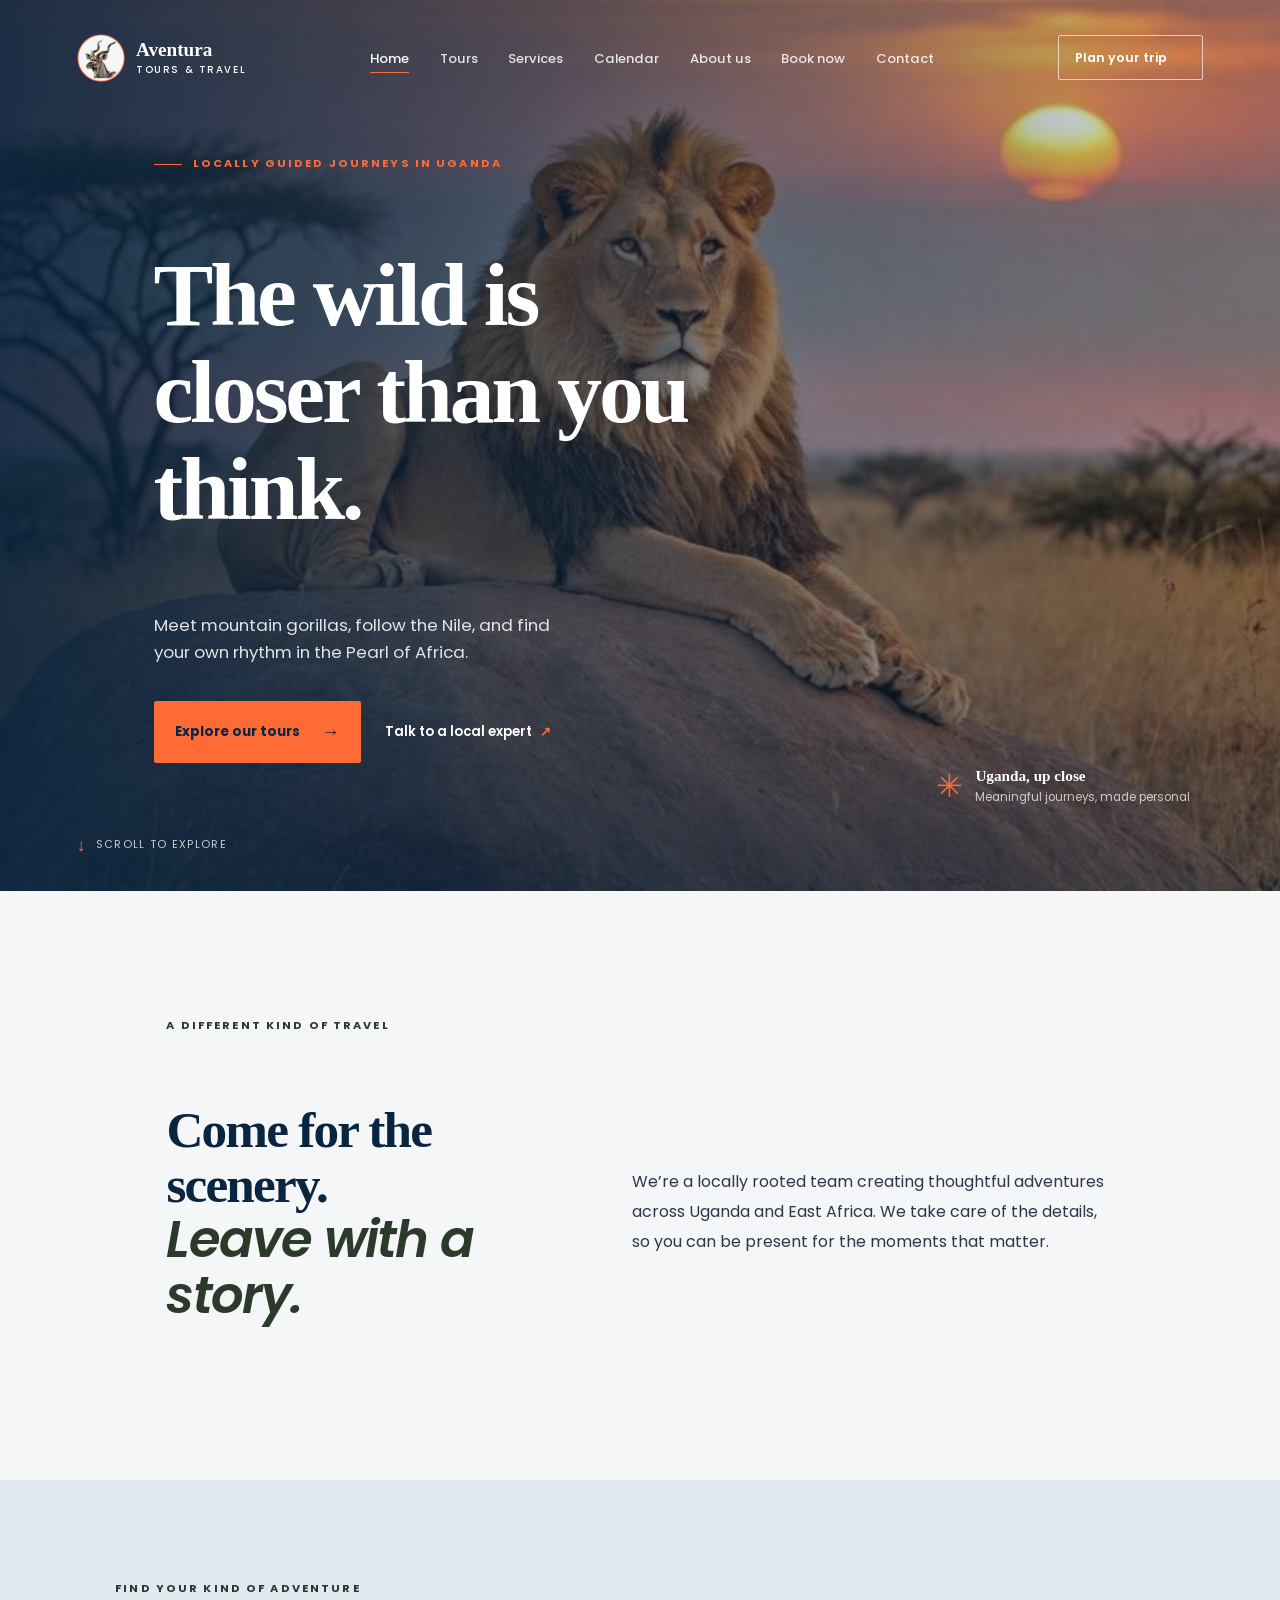
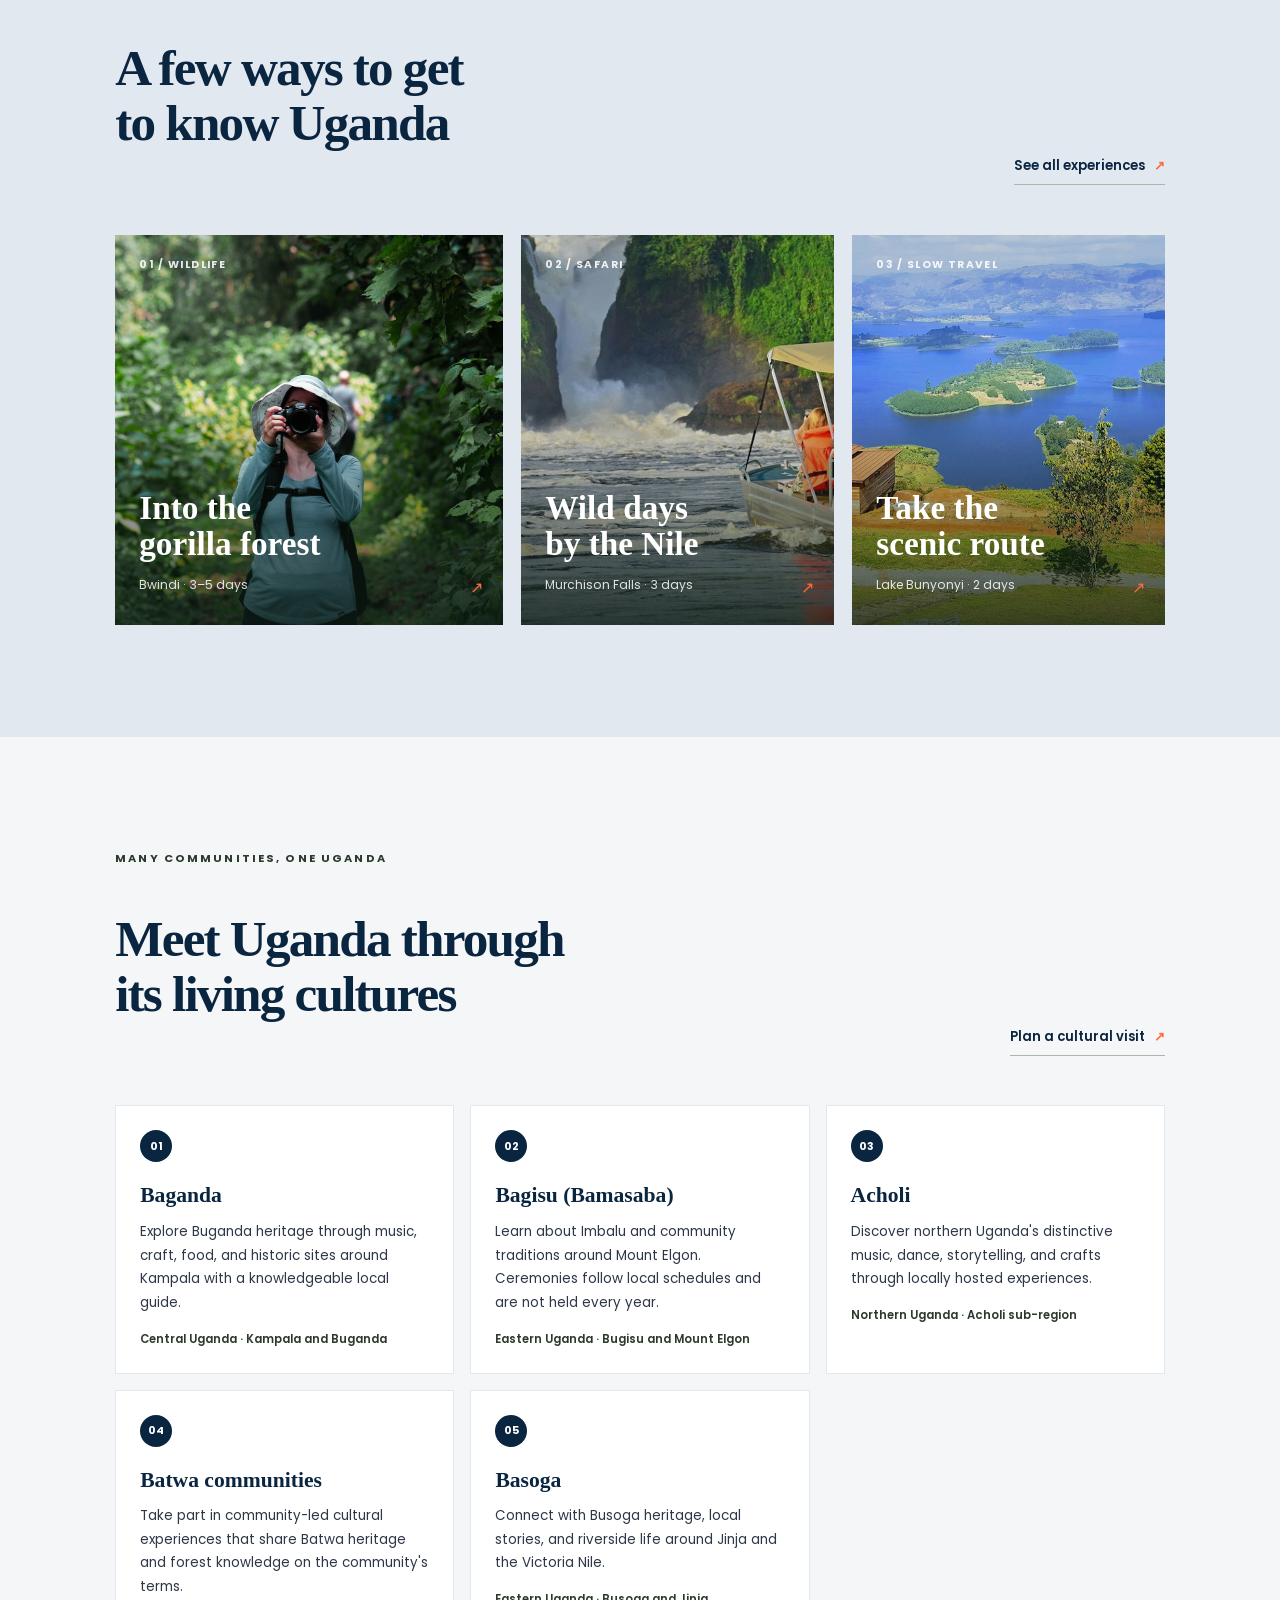
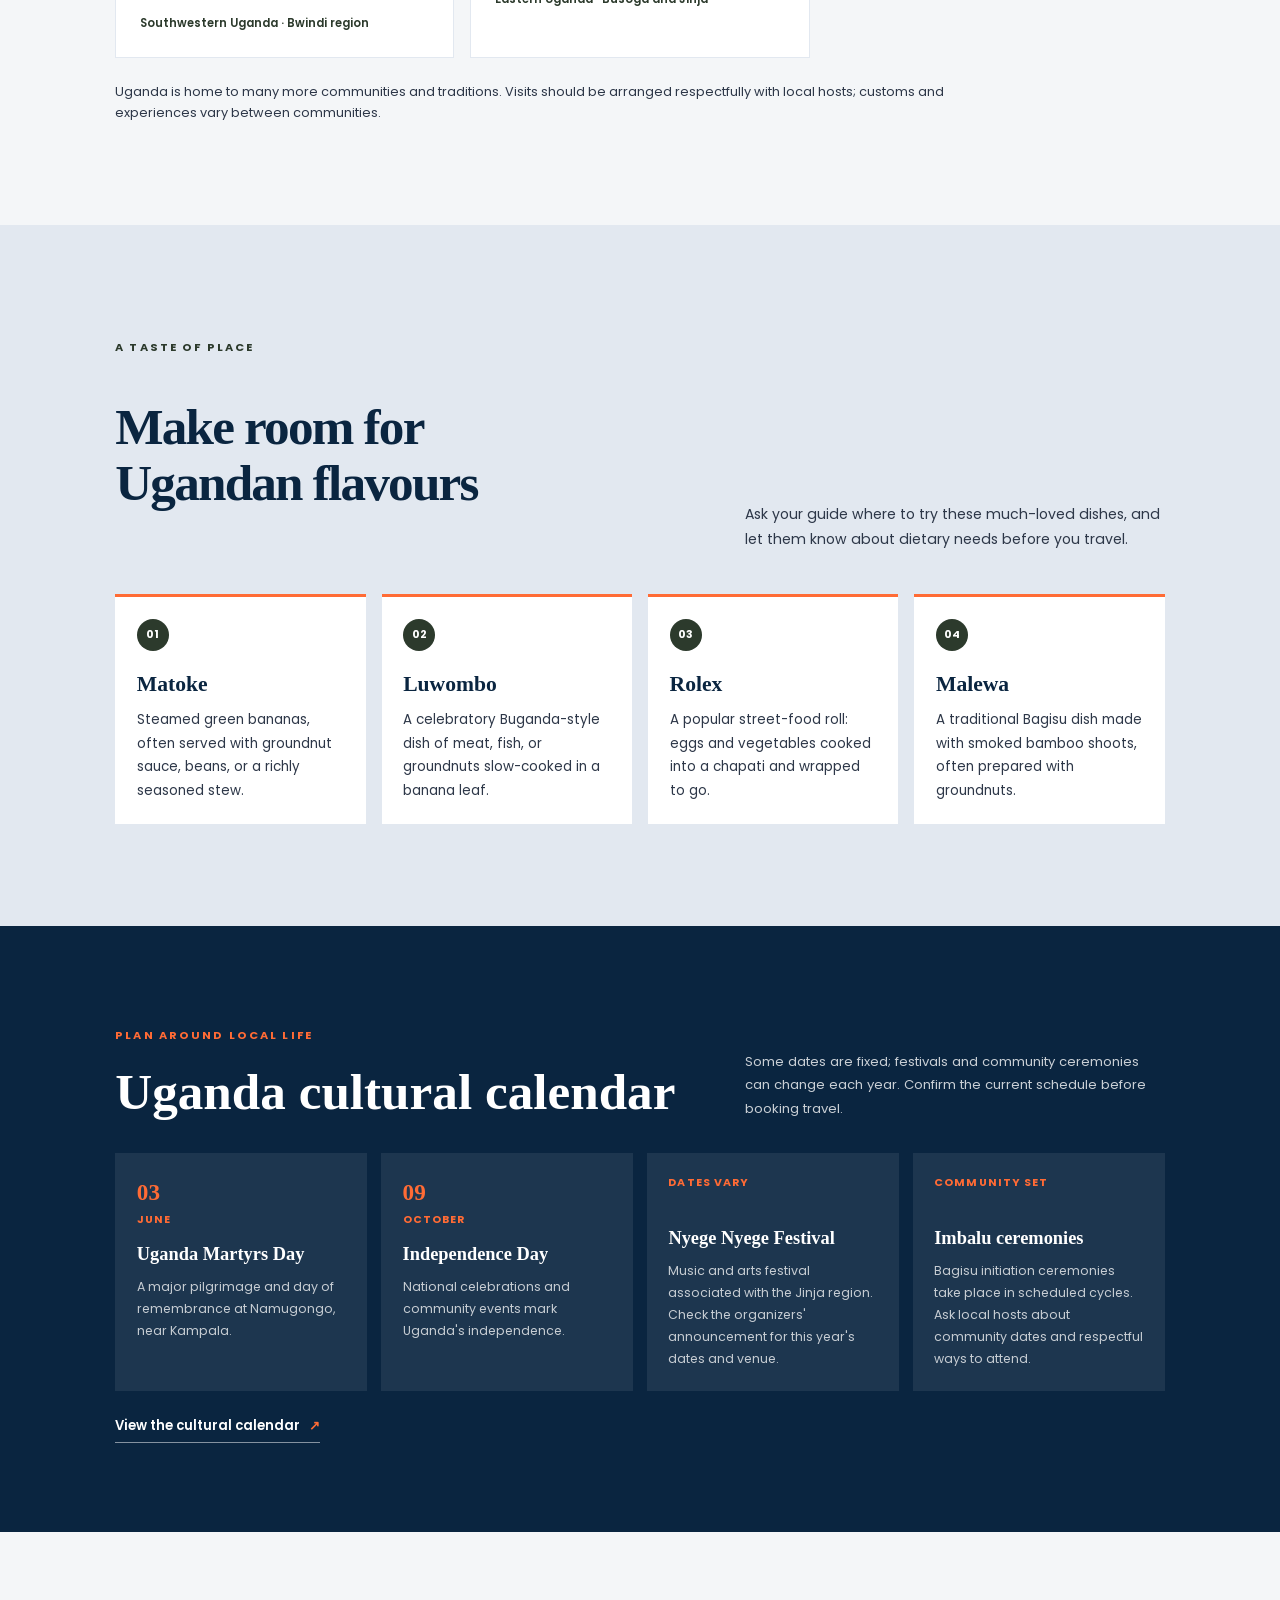
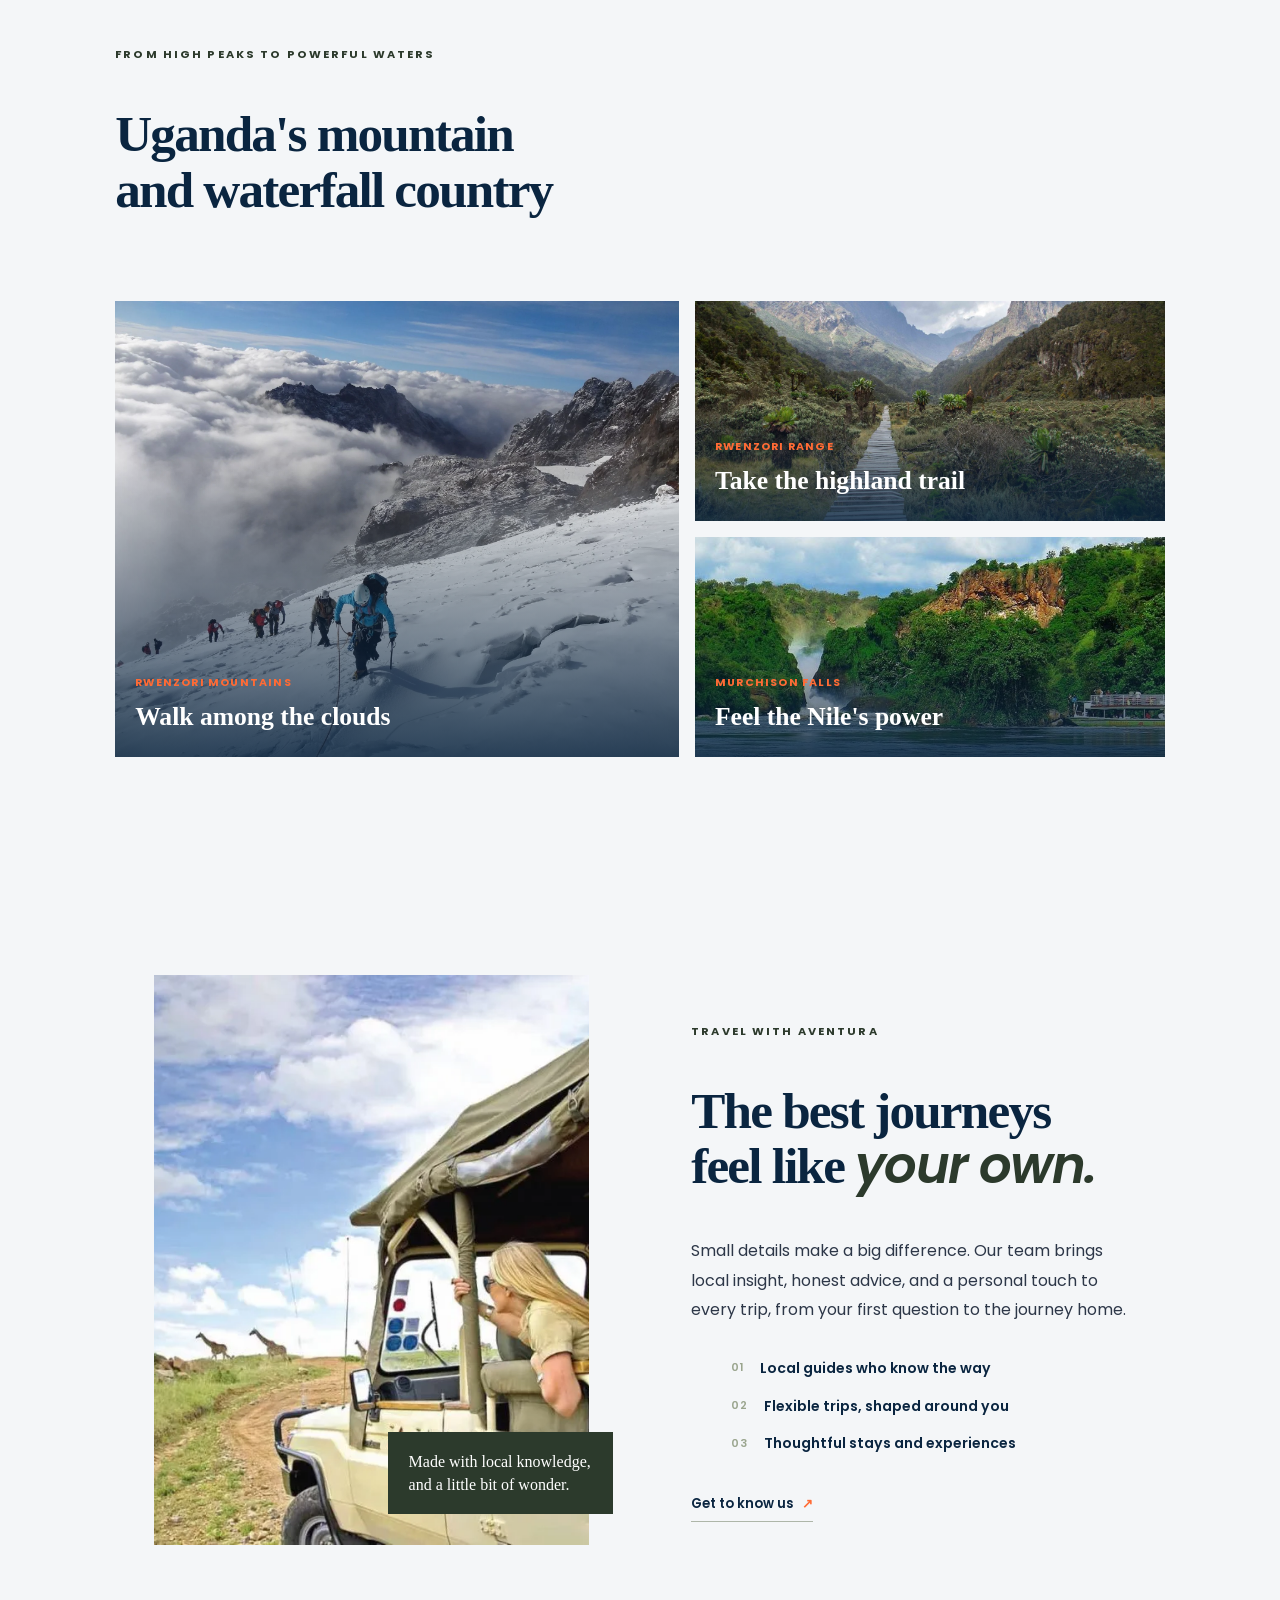
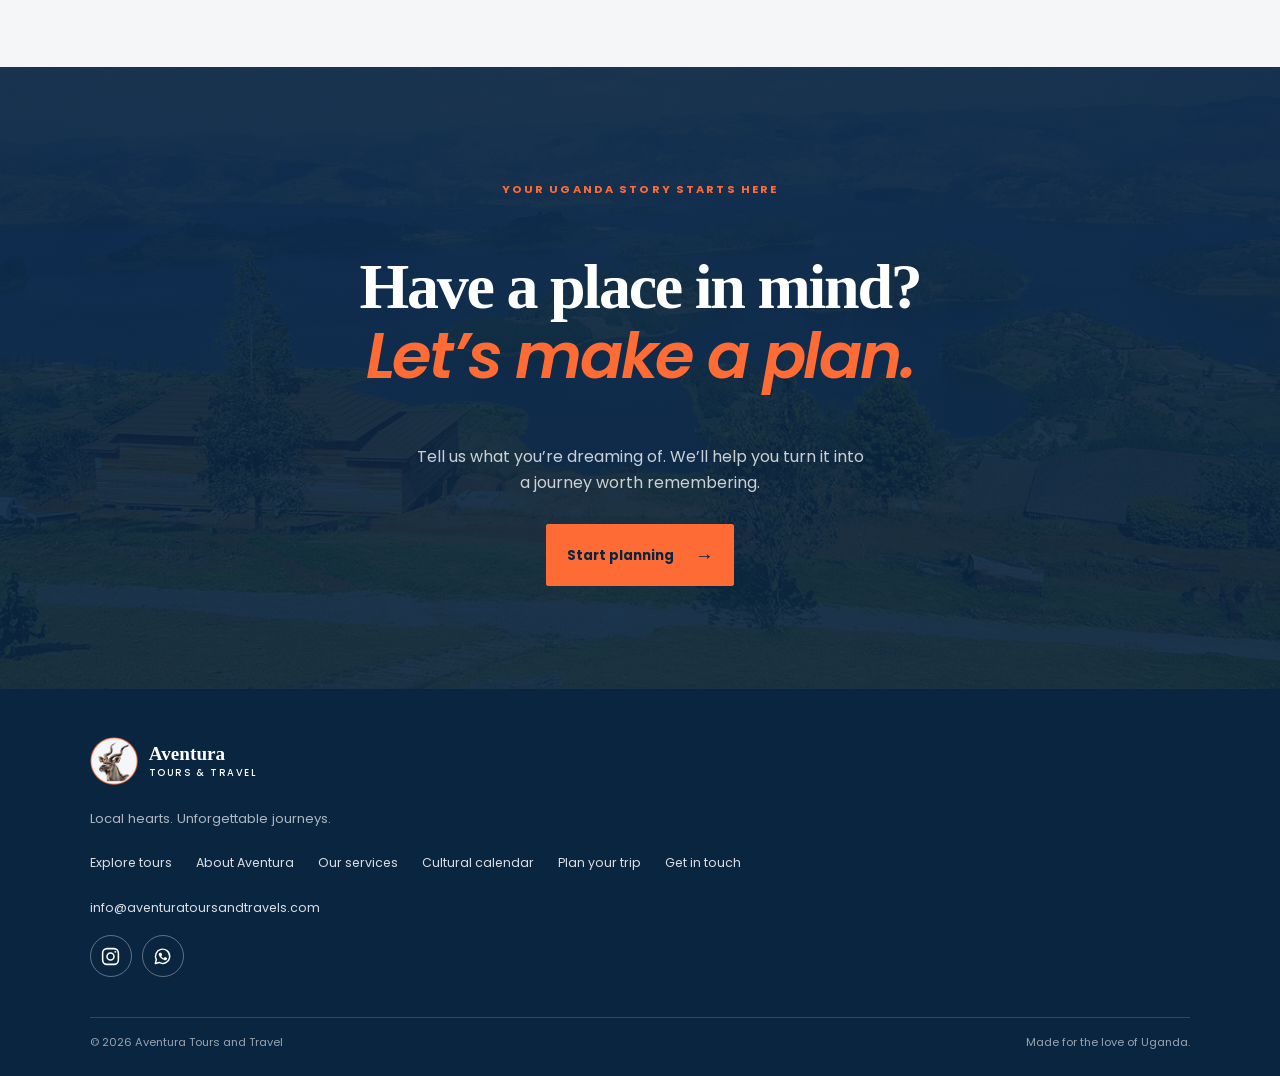
==== commit ebcaee3e: "Add booking date picker and cultural calendar Co-authored-by: Copilot <223556219+Copilot@users.norep" ====
--- a/index.html
+++ b/index.html
@@ -175,7 +175,7 @@
           <p>Bagisu initiation ceremonies take place in scheduled cycles. Ask local hosts about community dates and respectful ways to attend.</p>
         </article>
       </div>
-      <a class="underlined-link calendar-contact-link" href="pages/contact.html">Ask us about dates for your trip <span aria-hidden="true">↗</span></a>
+      <a class="underlined-link calendar-contact-link" href="pages/calendar.html">View the cultural calendar <span aria-hidden="true">↗</span></a>
     </section>
 
     <section class="landscape-section" aria-labelledby="landscape-title">
--- a/assets/css/main.css
+++ b/assets/css/main.css
@@ -373,6 +373,152 @@
   font-size: 0.8rem;
 }
 
+.booking-payment {
+  display: grid;
+  gap: 0.65rem;
+  margin: 0.75rem 0;
+  border: 1px solid var(--color-border);
+  border-radius: 4px;
+  padding: 1rem;
+  background: var(--color-white);
+}
+
+.booking-payment legend {
+  padding: 0 0.4rem;
+  color: var(--color-primary-navy);
+  font-family: var(--font-heading);
+  font-size: 1.3rem;
+  font-weight: 600;
+}
+
+.booking-payment > p:first-of-type {
+  margin: 0 0 0.35rem;
+  font-size: 0.85rem;
+}
+
+.booking-payment-note {
+  margin: 0.25rem 0 0;
+  border-left: 3px solid var(--color-accent-sunset);
+  padding: 0.75rem 0.9rem;
+  background: var(--color-bg-sand);
+  font-size: 0.78rem;
+}
+
+.date-picker-field {
+  display: grid;
+  grid-template-columns: minmax(0, 1fr) auto;
+  gap: 0.6rem;
+}
+
+.booking-form .date-picker-toggle,
+.booking-form .calendar-month-button {
+  justify-self: stretch;
+  border: 1px solid var(--color-primary-navy);
+  border-radius: 3px;
+  padding: 0.65rem 0.85rem;
+  background: var(--color-white);
+  color: var(--color-primary-navy);
+  font: inherit;
+  font-size: 0.82rem;
+  font-weight: 600;
+  cursor: pointer;
+}
+
+.booking-form .date-picker-toggle:hover,
+.booking-form .calendar-month-button:hover:not(:disabled) {
+  background: var(--color-primary-navy);
+  color: var(--color-white);
+}
+
+.date-picker-help {
+  margin: -0.2rem 0 0;
+  font-size: 0.75rem;
+}
+
+.booking-calendar {
+  max-width: 390px;
+  border: 1px solid var(--color-border);
+  border-radius: 5px;
+  padding: 1rem;
+  background: var(--color-white);
+  box-shadow: 0 10px 28px rgba(10, 37, 64, 0.1);
+}
+
+.booking-calendar[hidden] {
+  display: none;
+}
+
+.booking-calendar-header {
+  display: grid;
+  grid-template-columns: 2.5rem 1fr 2.5rem;
+  align-items: center;
+  gap: 0.5rem;
+  margin-bottom: 0.8rem;
+  text-align: center;
+}
+
+.booking-calendar-header h2 {
+  margin: 0;
+  color: var(--color-primary-navy);
+  font-family: var(--font-heading);
+  font-size: 1.2rem;
+}
+
+.booking-form .calendar-month-button {
+  padding: 0.35rem;
+  font-size: 1.3rem;
+  line-height: 1;
+}
+
+.calendar-month-button:disabled {
+  opacity: 0.4;
+  cursor: not-allowed;
+}
+
+.booking-calendar-grid {
+  display: grid;
+  grid-template-columns: repeat(7, minmax(0, 1fr));
+  gap: 0.25rem;
+  text-align: center;
+}
+
+.booking-calendar-grid[aria-label="Calendar days"] {
+  margin-bottom: 0.35rem;
+  color: var(--color-text-dark);
+  font-size: 0.68rem;
+  font-weight: 600;
+}
+
+.booking-form .booking-calendar-day {
+  justify-self: stretch;
+  min-height: 2.5rem;
+  border: 1px solid transparent;
+  border-radius: 3px;
+  background: var(--color-white);
+  color: var(--color-primary-navy);
+  font: inherit;
+  font-size: 0.82rem;
+  cursor: pointer;
+}
+
+.booking-form .booking-calendar-day:hover:not(:disabled),
+.booking-form .booking-calendar-day[aria-pressed="true"] {
+  background: var(--color-primary-navy);
+  color: var(--color-white);
+}
+
+.booking-form .booking-calendar-day:disabled {
+  color: #9aa3ad;
+  cursor: not-allowed;
+}
+
+.booking-form .booking-calendar-day:focus-visible,
+.booking-form .date-picker-toggle:focus-visible,
+.booking-form .calendar-month-button:focus-visible {
+  outline: 3px solid var(--color-accent-sunset);
+  outline-offset: 2px;
+}
+
 .booking-status {
   margin-top: 1rem;
   color: var(--color-ink);
@@ -2125,7 +2271,110 @@
   text-align: left;
 }
 
+.cultural-calendar-page {
+  max-width: 1080px;
+  margin: 0 auto;
+  padding: clamp(3rem, 7vw, 6rem) clamp(1.25rem, 5vw, 3rem);
+}
+
+.calendar-page-intro {
+  max-width: 760px;
+  margin-bottom: 3rem;
+}
+
+.calendar-page-intro .eyebrow {
+  color: var(--color-accent-forest);
+}
+
+.calendar-page-intro h1 {
+  margin: 0.4rem 0 1rem;
+  color: var(--color-primary-navy);
+  font-family: var(--font-heading);
+  font-size: clamp(2.5rem, 7vw, 4.8rem);
+  line-height: 1.08;
+}
+
+.calendar-page-intro > p:not(.eyebrow) {
+  max-width: 640px;
+  margin-bottom: 1.5rem;
+}
+
+.calendar-page-events {
+  display: grid;
+  grid-template-columns: repeat(2, minmax(0, 1fr));
+  gap: 1.4rem;
+}
+
+.calendar-page-month {
+  display: grid;
+  align-content: start;
+  gap: 0.8rem;
+}
+
+.calendar-page-month h2 {
+  margin: 0;
+  border-bottom: 1px solid var(--color-border);
+  padding: 0 0 0.65rem;
+  color: var(--color-accent-forest);
+  font-family: var(--font-heading);
+  font-size: 1.5rem;
+}
+
+.calendar-page-event {
+  border: 1px solid var(--color-border);
+  border-left: 4px solid var(--color-accent-sunset);
+  padding: 1.25rem;
+  background: var(--color-white);
+}
+
+.calendar-event-date,
+.calendar-event-place {
+  margin: 0;
+  color: var(--color-accent-forest);
+  font-size: 0.74rem;
+  font-weight: 700;
+}
+
+.calendar-page-event h3 {
+  margin: 0.45rem 0;
+  color: var(--color-primary-navy);
+  font-family: var(--font-heading);
+  font-size: 1.3rem;
+}
+
+.calendar-page-event > p:not(.calendar-event-date, .calendar-event-place) {
+  margin: 0 0 0.8rem;
+  font-size: 0.84rem;
+}
+
+.calendar-page-note {
+  margin-top: 2rem;
+  border-left: 4px solid var(--color-accent-azure);
+  padding: 1.3rem 1.5rem;
+  background: var(--color-bg-sand);
+}
+
+.calendar-page-note h2 {
+  margin: 0 0 0.4rem;
+  color: var(--color-primary-navy);
+  font-family: var(--font-heading);
+  font-size: 1.5rem;
+}
+
+.calendar-page-note p {
+  margin: 0 0 0.9rem;
+  font-size: 0.84rem;
+}
+
 @media (max-width: 700px) {
+  .calendar-page-events {
+    grid-template-columns: 1fr;
+  }
+
+  .date-picker-field {
+    grid-template-columns: 1fr;
+  }
+
   .home-page .home-header .site-nav ul {
     width: auto;
     align-items: stretch;
